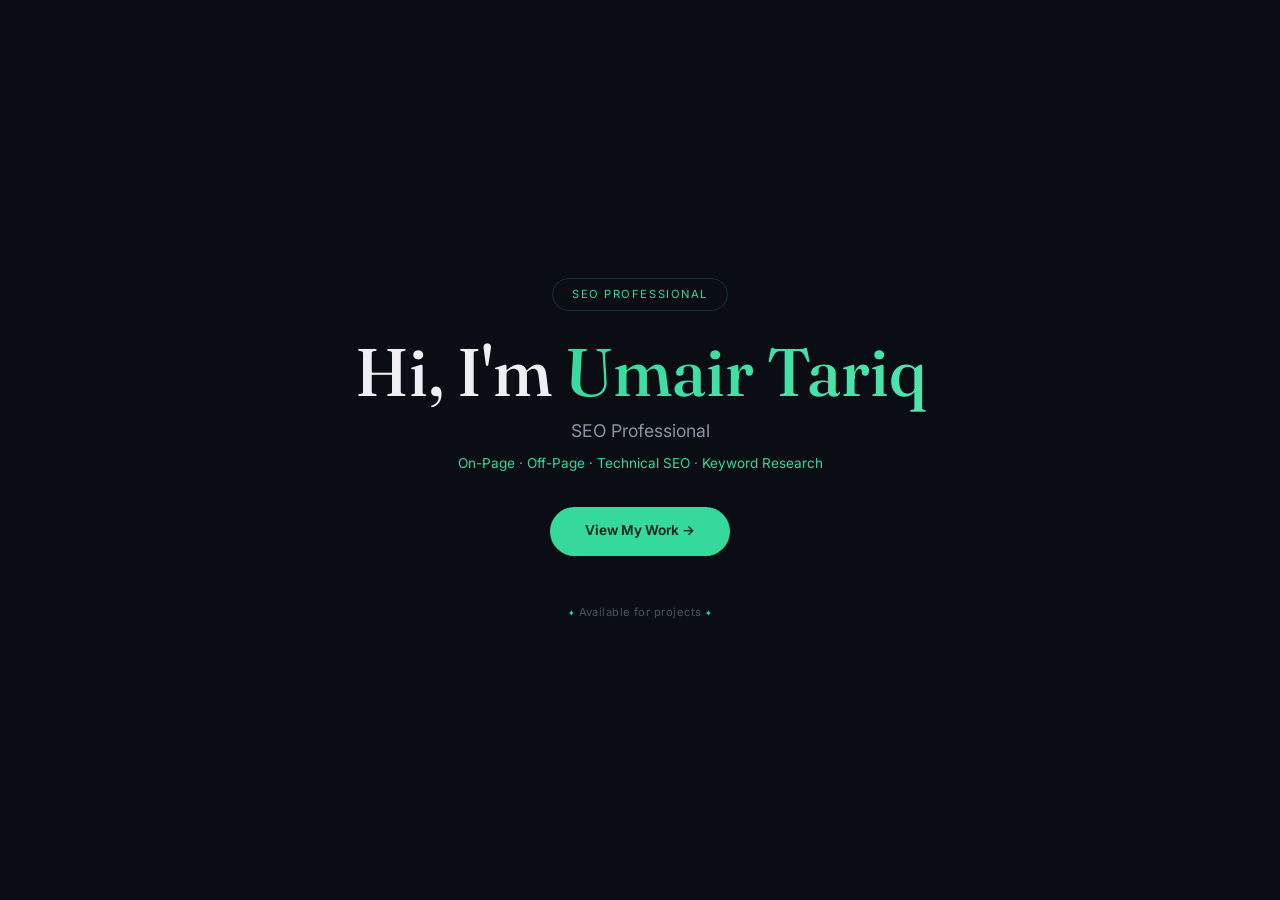
==== index.html @ 67324252 "Refactor HTML structure and styles for clarity" ====
<!DOCTYPE html>
<html lang="en">
<head>
    <meta charset="UTF-8">
    <meta name="viewport" content="width=device-width, initial-scale=1.0">
    <title>Umair Tariq — SEO Professional</title>
    <meta name="description" content="Umair Tariq — SEO professional. On-page, off-page, technical SEO and keyword research.">

    <!-- Google Fonts -->
    <link rel="preconnect" href="https://fonts.googleapis.com">
    <link rel="preconnect" href="https://fonts.gstatic.com" crossorigin>
    <link href="https://fonts.googleapis.com/css2?family=Fraunces:opsz,wght@9..144,500;9..144,600&family=Inter:wght@400;500;600&display=swap" rel="stylesheet">

    <!-- CSS Style -->
    <style>
        * {
            margin: 0;
            padding: 0;
            box-sizing: border-box;
        }

        body {
            background: #0A0E14;
            color: #EDEFF2;
            font-family: 'Inter', sans-serif;
            line-height: 1.6;
            min-height: 100vh;
            display: flex;
            align-items: center;
            justify-content: center;
            text-align: center;
            padding: 1.5rem;
        }

        .container {
            max-width: 800px;
            width: 100%;
        }

        .tag {
            display: inline-block;
            font-family: 'Inter', monospace;
            font-size: 0.7rem;
            text-transform: uppercase;
            letter-spacing: 0.14em;
            color: #35D99B;
            border: 1px solid rgba(53, 217, 155, 0.2);
            padding: 0.4rem 1.2rem;
            border-radius: 100px;
            margin-bottom: 1.5rem;
        }

        h1 {
            font-family: 'Fraunces', serif;
            font-size: clamp(2.5rem, 6vw, 4.2rem);
            font-weight: 500;
            line-height: 1.1;
            margin-bottom: 0.5rem;
        }

        .highlight {
            background: linear-gradient(135deg, #35D99B, #4EE6AE);
            -webkit-background-clip: text;
            -webkit-text-fill-color: transparent;
            background-clip: text;
        }

        .subtitle {
            font-size: 1.1rem;
            color: #8B93A2;
            margin-bottom: 0.5rem;
        }

        .services-tag {
            font-size: 0.85rem;
            color: #8B93A2;
            margin-bottom: 2rem;
        }

        .services-tag span {
            color: #35D99B;
        }

        .btn {
            display: inline-block;
            padding: 0.85rem 2.2rem;
            border-radius: 100px;
            background: #35D99B;
            color: #06231A;
            font-family: 'Inter', monospace;
            font-size: 0.85rem;
            font-weight: 600;
            text-decoration: none;
            transition: all 0.3s ease;
            border: none;
            cursor: pointer;
        }

        .btn:hover {
            background: #4EE6AE;
            transform: translateY(-3px);
            box-shadow: 0 12px 40px rgba(53, 217, 155, 0.25);
        }

        .footer-text {
            margin-top: 3rem;
            font-size: 0.7rem;
            color: #4A525F;
            font-family: 'Inter', monospace;
            letter-spacing: 0.04em;
        }

        .footer-text span {
            color: #35D99B;
        }
    </style>
</head>
<body>

    <div class="container">
        <!-- Tag -->
        <div class="tag">SEO Professional</div>

        <!-- Heading -->
        <h1>Hi, I'm <span class="highlight">Umair Tariq</span></h1>

        <!-- Subtitle -->
        <p class="subtitle">SEO Professional</p>

        <!-- Services -->
        <p class="services-tag">
            <span>On-Page</span> · <span>Off-Page</span> · <span>Technical SEO</span> · <span>Keyword Research</span>
        </p>

        <!-- Button -->
        <a href="#" class="btn">View My Work →</a>

        <!-- Footer -->
        <div class="footer-text">
            <span>✦</span> Available for projects <span>✦</span>
        </div>
    </div>

</body>
</html>
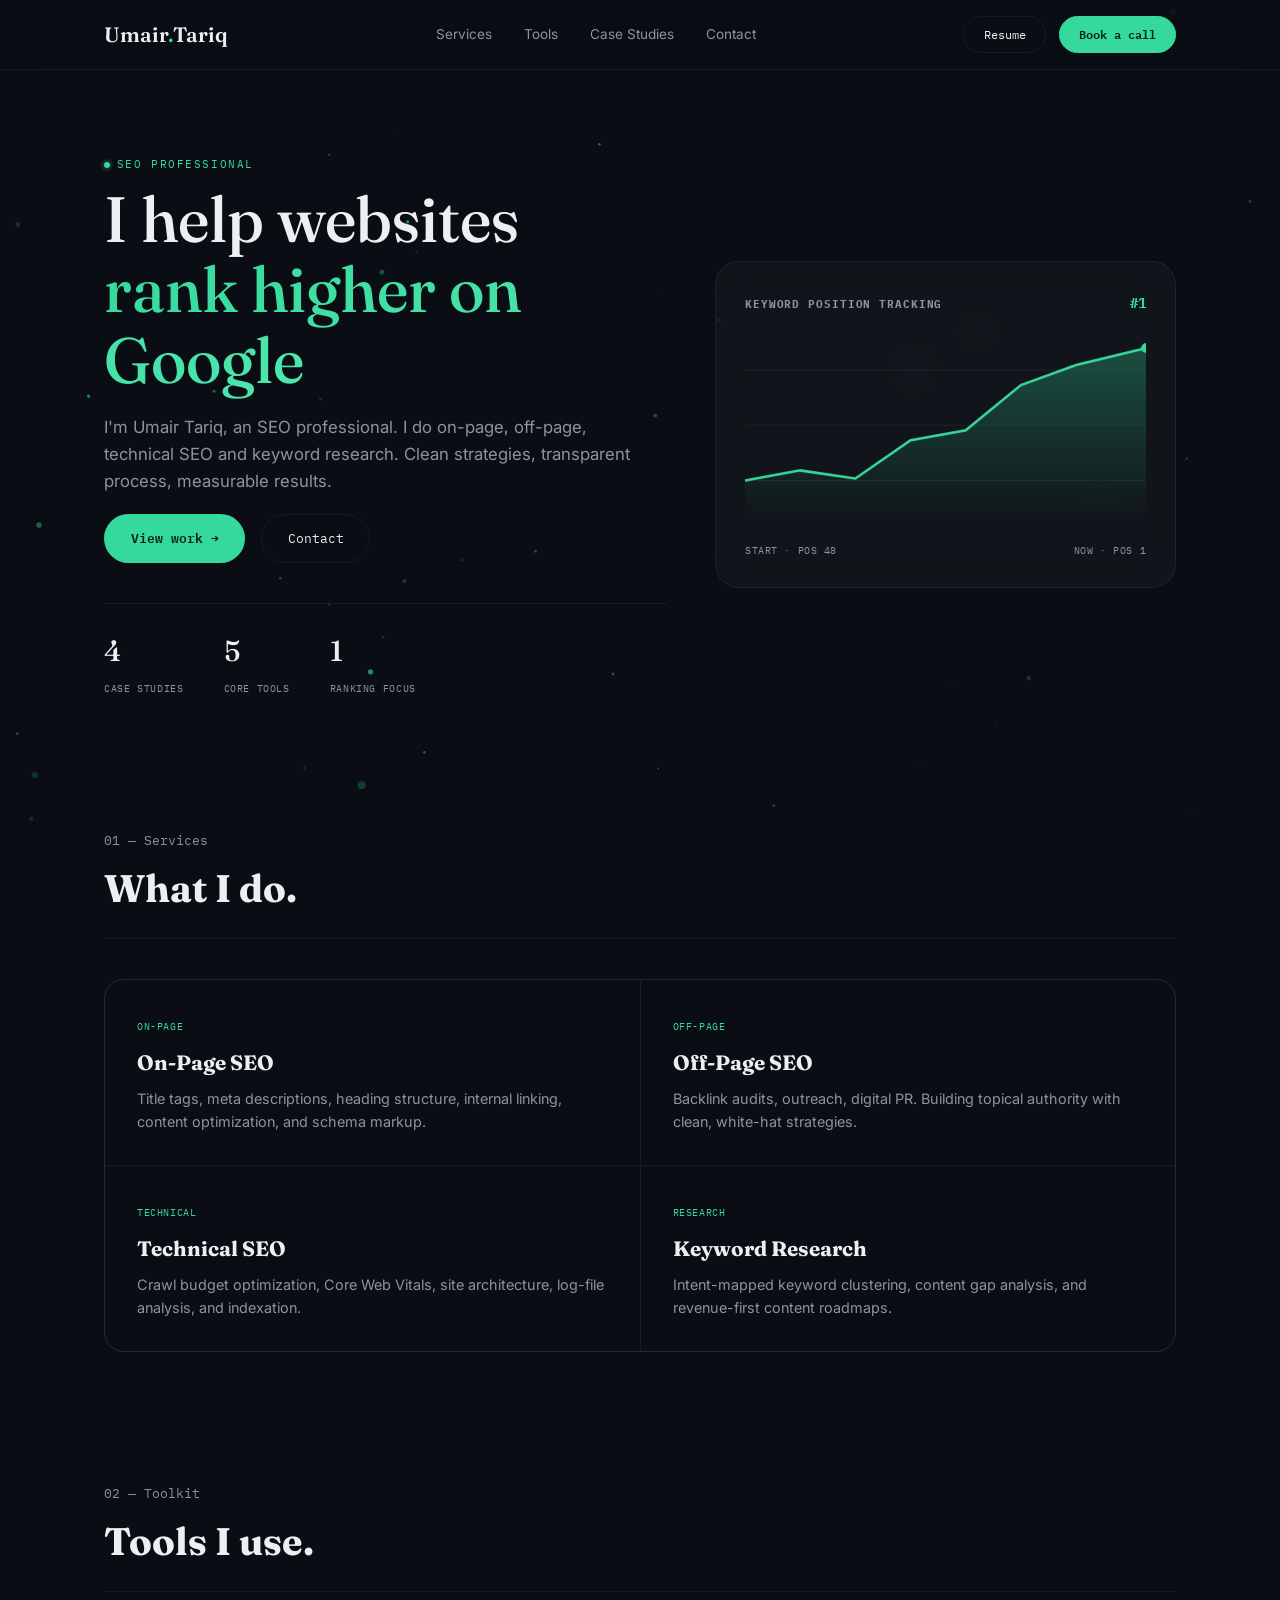
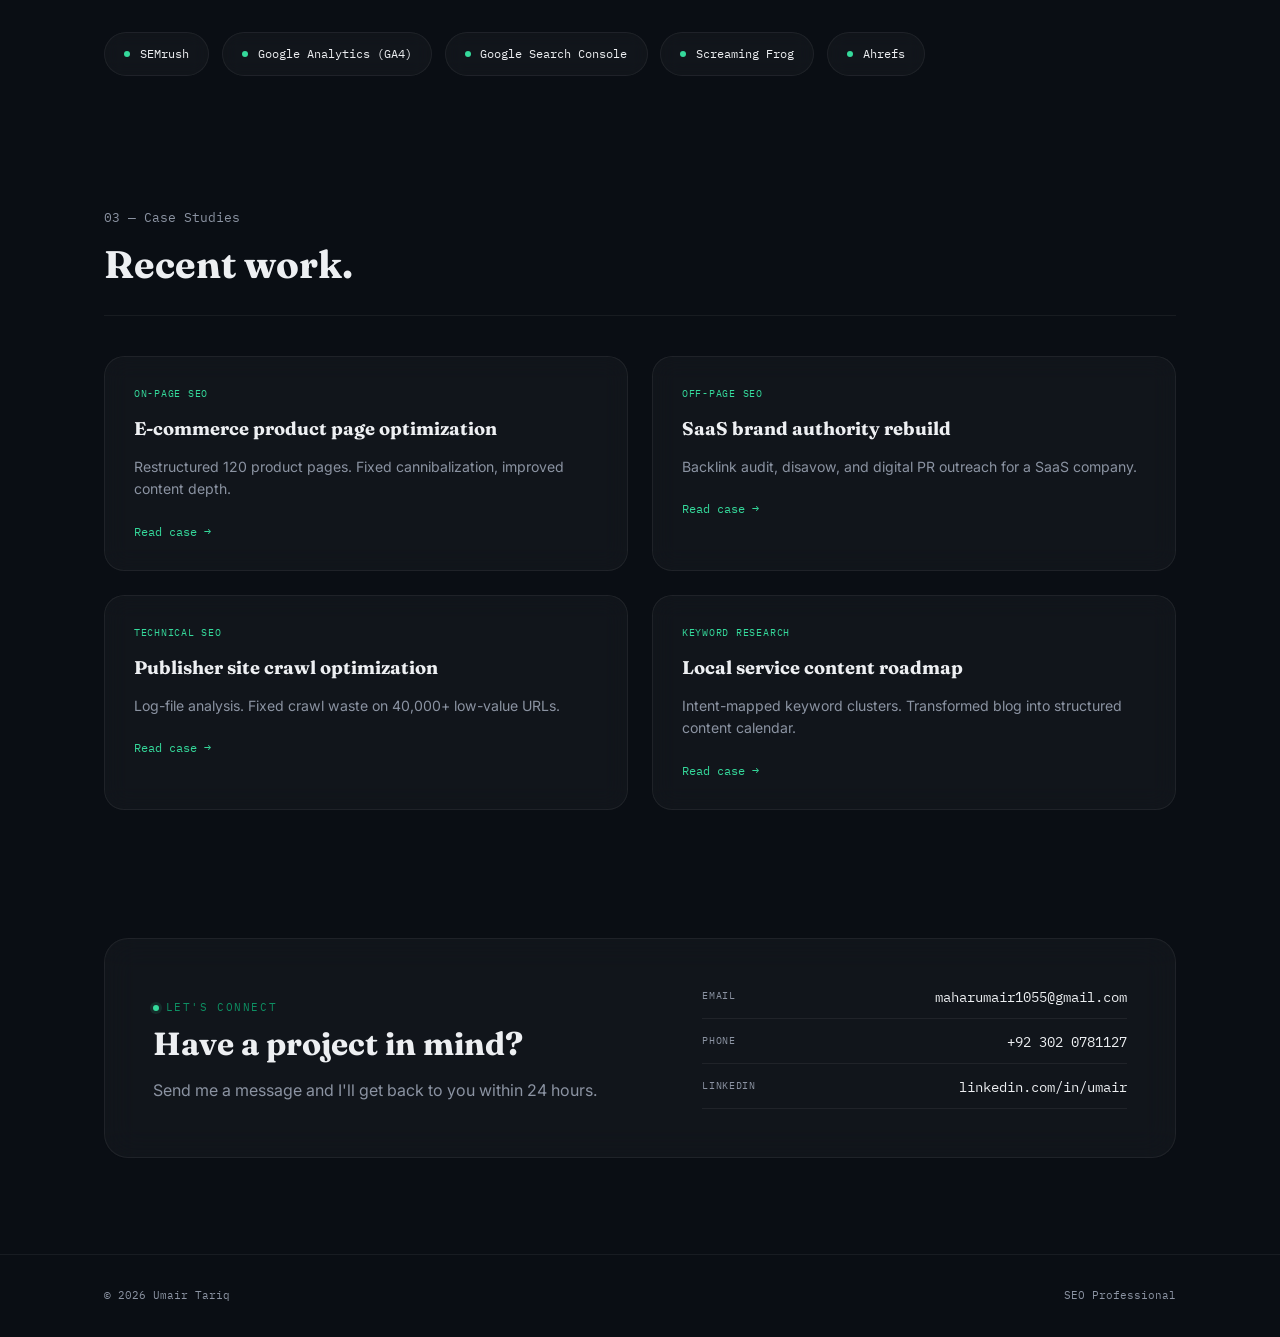
==== commit 7aaa36a2: "Refactor HTML structure and styles for portfolio" ====
--- a/index.html
+++ b/index.html
@@ -1,145 +1,904 @@
 <!DOCTYPE html>
 <html lang="en">
 <head>
-    <meta charset="UTF-8">
-    <meta name="viewport" content="width=device-width, initial-scale=1.0">
-    <title>Umair Tariq — SEO Professional</title>
-    <meta name="description" content="Umair Tariq — SEO professional. On-page, off-page, technical SEO and keyword research.">
-
-    <!-- Google Fonts -->
-    <link rel="preconnect" href="https://fonts.googleapis.com">
-    <link rel="preconnect" href="https://fonts.gstatic.com" crossorigin>
-    <link href="https://fonts.googleapis.com/css2?family=Fraunces:opsz,wght@9..144,500;9..144,600&family=Inter:wght@400;500;600&display=swap" rel="stylesheet">
-
-    <!-- CSS Style -->
-    <style>
-        * {
-            margin: 0;
-            padding: 0;
-            box-sizing: border-box;
-        }
-
-        body {
-            background: #0A0E14;
-            color: #EDEFF2;
-            font-family: 'Inter', sans-serif;
-            line-height: 1.6;
-            min-height: 100vh;
-            display: flex;
-            align-items: center;
-            justify-content: center;
-            text-align: center;
-            padding: 1.5rem;
-        }
-
-        .container {
-            max-width: 800px;
-            width: 100%;
-        }
-
-        .tag {
-            display: inline-block;
-            font-family: 'Inter', monospace;
-            font-size: 0.7rem;
-            text-transform: uppercase;
-            letter-spacing: 0.14em;
-            color: #35D99B;
-            border: 1px solid rgba(53, 217, 155, 0.2);
-            padding: 0.4rem 1.2rem;
-            border-radius: 100px;
-            margin-bottom: 1.5rem;
-        }
-
-        h1 {
-            font-family: 'Fraunces', serif;
-            font-size: clamp(2.5rem, 6vw, 4.2rem);
-            font-weight: 500;
-            line-height: 1.1;
-            margin-bottom: 0.5rem;
-        }
-
-        .highlight {
-            background: linear-gradient(135deg, #35D99B, #4EE6AE);
-            -webkit-background-clip: text;
-            -webkit-text-fill-color: transparent;
-            background-clip: text;
-        }
-
-        .subtitle {
-            font-size: 1.1rem;
-            color: #8B93A2;
-            margin-bottom: 0.5rem;
-        }
-
-        .services-tag {
-            font-size: 0.85rem;
-            color: #8B93A2;
-            margin-bottom: 2rem;
-        }
-
-        .services-tag span {
-            color: #35D99B;
-        }
-
-        .btn {
-            display: inline-block;
-            padding: 0.85rem 2.2rem;
-            border-radius: 100px;
-            background: #35D99B;
-            color: #06231A;
-            font-family: 'Inter', monospace;
-            font-size: 0.85rem;
-            font-weight: 600;
-            text-decoration: none;
-            transition: all 0.3s ease;
-            border: none;
-            cursor: pointer;
-        }
-
-        .btn:hover {
-            background: #4EE6AE;
-            transform: translateY(-3px);
-            box-shadow: 0 12px 40px rgba(53, 217, 155, 0.25);
-        }
-
-        .footer-text {
-            margin-top: 3rem;
-            font-size: 0.7rem;
-            color: #4A525F;
-            font-family: 'Inter', monospace;
-            letter-spacing: 0.04em;
-        }
-
-        .footer-text span {
-            color: #35D99B;
-        }
-    </style>
+<meta charset="UTF-8">
+<meta name="viewport" content="width=device-width, initial-scale=1.0">
+<title>Umair Tariq — SEO Professional</title>
+<meta name="description" content="Umair Tariq — SEO professional. On-page, off-page, technical SEO and keyword research.">
+<link rel="preconnect" href="https://fonts.googleapis.com">
+<link rel="preconnect" href="https://fonts.gstatic.com" crossorigin>
+<link href="https://fonts.googleapis.com/css2?family=Fraunces:opsz,wght@9..144,500;9..144,600&family=Inter:wght@400;500;600&family=IBM+Plex+Mono:wght@400;500;600&display=swap" rel="stylesheet">
+<style>
+/* ============================================================
+   PROFESSIONAL PORTFOLIO — 3D Animations
+   ============================================================ */
+
+* {
+  margin: 0;
+  padding: 0;
+  box-sizing: border-box;
+}
+
+:root {
+  --bg: #0A0E14;
+  --glass: rgba(255, 255, 255, 0.03);
+  --glass-border: rgba(255, 255, 255, 0.06);
+  --signal: #35D99B;
+  --signal-dim: rgba(53, 217, 155, 0.12);
+  --text: #EDEFF2;
+  --text-muted: #8B93A2;
+  --font-display: "Fraunces", serif;
+  --font-body: "Inter", sans-serif;
+  --font-mono: "IBM Plex Mono", monospace;
+}
+
+body {
+  background: var(--bg);
+  color: var(--text);
+  font-family: var(--font-body);
+  line-height: 1.6;
+  overflow-x: hidden;
+  min-height: 100vh;
+}
+
+/* ============================================================
+   PARTICLE BACKGROUND
+   ============================================================ */
+#particles-bg {
+  position: fixed;
+  top: 0;
+  left: 0;
+  width: 100%;
+  height: 100%;
+  z-index: 0;
+  pointer-events: none;
+}
+
+/* ============================================================
+   WRAPPER
+   ============================================================ */
+.wrap {
+  max-width: 1120px;
+  margin: 0 auto;
+  padding: 0 1.5rem;
+  position: relative;
+  z-index: 1;
+}
+
+/* ============================================================
+   NAV
+   ============================================================ */
+.nav {
+  position: sticky;
+  top: 0;
+  z-index: 100;
+  background: rgba(10, 14, 20, 0.8);
+  backdrop-filter: blur(20px);
+  -webkit-backdrop-filter: blur(20px);
+  border-bottom: 1px solid var(--glass-border);
+}
+
+.nav .wrap {
+  display: flex;
+  align-items: center;
+  justify-content: space-between;
+  padding-top: 1rem;
+  padding-bottom: 1rem;
+}
+
+.brand {
+  font-family: var(--font-display);
+  font-size: 1.3rem;
+  font-weight: 600;
+  text-decoration: none;
+  color: var(--text);
+}
+.brand span { color: var(--signal); }
+
+.nav-links {
+  display: flex;
+  gap: 2rem;
+  font-size: 0.85rem;
+}
+.nav-links a {
+  color: var(--text-muted);
+  text-decoration: none;
+  transition: color 0.3s ease;
+}
+.nav-links a:hover { color: var(--text); }
+
+.nav-actions {
+  display: flex;
+  gap: 0.8rem;
+  align-items: center;
+}
+
+.nav-cta {
+  padding: 0.5rem 1.2rem;
+  border-radius: 100px;
+  font-family: var(--font-mono);
+  font-size: 0.75rem;
+  text-decoration: none;
+  border: 1px solid var(--glass-border);
+  color: var(--text);
+  transition: all 0.3s ease;
+}
+.nav-cta:hover {
+  border-color: var(--signal);
+  transform: translateY(-2px);
+}
+.nav-cta-primary {
+  background: var(--signal);
+  color: #06231A !important;
+  border-color: var(--signal);
+  font-weight: 600;
+}
+.nav-cta-primary:hover {
+  background: #4EE6AE;
+  transform: translateY(-2px) scale(1.02);
+}
+
+@media (max-width: 768px) {
+  .nav-links { display: none; }
+}
+
+/* ============================================================
+   HERO
+   ============================================================ */
+.hero {
+  padding: 5rem 0 4rem;
+}
+
+.hero-grid {
+  display: grid;
+  grid-template-columns: 1.1fr 0.9fr;
+  gap: 3rem;
+  align-items: center;
+}
+
+.hero h1 {
+  font-family: var(--font-display);
+  font-size: clamp(2.4rem, 5vw, 4rem);
+  font-weight: 500;
+  line-height: 1.1;
+  margin-top: 0.5rem;
+}
+.hero h1 .highlight {
+  background: linear-gradient(135deg, var(--signal), #4EE6AE);
+  -webkit-background-clip: text;
+  -webkit-text-fill-color: transparent;
+  background-clip: text;
+}
+
+.hero .lede {
+  font-size: 1.05rem;
+  color: var(--text-muted);
+  max-width: 50ch;
+  margin: 1.2rem 0;
+}
+
+.hero-actions {
+  display: flex;
+  gap: 1rem;
+  flex-wrap: wrap;
+}
+
+.btn {
+  display: inline-flex;
+  align-items: center;
+  gap: 0.6rem;
+  padding: 0.8rem 1.6rem;
+  border-radius: 100px;
+  font-family: var(--font-mono);
+  font-size: 0.82rem;
+  border: 1px solid transparent;
+  cursor: pointer;
+  transition: all 0.3s ease;
+  text-decoration: none;
+}
+.btn-primary {
+  background: var(--signal);
+  color: #06231A;
+  font-weight: 600;
+}
+.btn-primary:hover {
+  background: #4EE6AE;
+  transform: translateY(-3px) scale(1.02);
+  box-shadow: 0 12px 40px rgba(53, 217, 155, 0.2);
+}
+.btn-ghost {
+  border-color: var(--glass-border);
+  color: var(--text);
+}
+.btn-ghost:hover {
+  border-color: var(--signal);
+  transform: translateY(-3px);
+}
+
+/* Hero Stats */
+.hero-stats {
+  display: flex;
+  gap: 2.5rem;
+  margin-top: 2.5rem;
+  padding-top: 1.5rem;
+  border-top: 1px solid var(--glass-border);
+}
+.hero-stats div strong {
+  display: block;
+  font-family: var(--font-display);
+  font-size: 1.8rem;
+  color: var(--text);
+  font-weight: 500;
+}
+.hero-stats div span {
+  font-family: var(--font-mono);
+  font-size: 0.65rem;
+  color: var(--text-muted);
+  text-transform: uppercase;
+  letter-spacing: 0.06em;
+}
+
+/* 3D Tracker Card */
+.tracker-card {
+  background: var(--glass);
+  backdrop-filter: blur(16px);
+  -webkit-backdrop-filter: blur(16px);
+  border: 1px solid var(--glass-border);
+  border-radius: 24px;
+  padding: 1.8rem;
+  transform-style: preserve-3d;
+}
+
+.tracker-card .tracker-head {
+  display: flex;
+  justify-content: space-between;
+  align-items: baseline;
+  margin-bottom: 1rem;
+}
+.tracker-card .tracker-head h4 {
+  font-family: var(--font-mono);
+  font-size: 0.7rem;
+  text-transform: uppercase;
+  letter-spacing: 0.08em;
+  color: var(--text-muted);
+}
+.tracker-card .tracker-head strong {
+  font-family: var(--font-mono);
+  color: var(--signal);
+  font-size: 0.9rem;
+}
+
+.tracker-line {
+  stroke: var(--signal);
+  stroke-width: 2.5;
+  fill: none;
+  stroke-dasharray: 500;
+  stroke-dashoffset: 500;
+  animation: drawLine 2.2s ease forwards 0.4s;
+}
+.tracker-area {
+  fill: url(#trackerFade);
+  opacity: 0;
+  animation: fadeIn 1.4s ease forwards 1.6s;
+}
+.tracker-dot {
+  animation: fadeIn 0.6s ease forwards 2.4s;
+  opacity: 0;
+}
+@keyframes drawLine {
+  to { stroke-dashoffset: 0; }
+}
+@keyframes fadeIn {
+  to { opacity: 1; }
+}
+
+.tracker-foot {
+  display: flex;
+  justify-content: space-between;
+  margin-top: 0.9rem;
+  font-family: var(--font-mono);
+  font-size: 0.6rem;
+  color: var(--text-muted);
+  text-transform: uppercase;
+  letter-spacing: 0.06em;
+}
+
+/* ============================================================
+   SECTION HEAD
+   ============================================================ */
+.section-head {
+  display: flex;
+  justify-content: space-between;
+  align-items: flex-end;
+  gap: 2rem;
+  margin-bottom: 2.5rem;
+  flex-wrap: wrap;
+  border-bottom: 1px solid var(--glass-border);
+  padding-bottom: 1.2rem;
+}
+.section-head h2 {
+  font-family: var(--font-display);
+  font-size: clamp(1.6rem, 3vw, 2.4rem);
+  margin: 0.3rem 0 0;
+}
+.section-num {
+  font-family: var(--font-mono);
+  font-size: 0.8rem;
+  color: var(--text-muted);
+}
+
+section {
+  padding: 4rem 0;
+}
+
+/* ============================================================
+   SERVICES
+   ============================================================ */
+.services-grid {
+  display: grid;
+  grid-template-columns: repeat(2, 1fr);
+  gap: 1px;
+  background: var(--glass-border);
+  border: 1px solid var(--glass-border);
+  border-radius: 20px;
+  overflow: hidden;
+}
+
+.service-card {
+  background: var(--bg);
+  padding: 2rem;
+  transform-style: preserve-3d;
+  transition: background 0.3s ease, transform 0.3s ease;
+}
+.service-card:hover {
+  background: var(--glass);
+  transform: translateZ(10px);
+}
+.service-card .service-num {
+  font-family: var(--font-mono);
+  font-size: 0.65rem;
+  color: var(--signal);
+  text-transform: uppercase;
+  letter-spacing: 0.06em;
+}
+.service-card h3 {
+  font-family: var(--font-display);
+  font-size: 1.3rem;
+  margin-top: 0.5rem;
+}
+.service-card p {
+  font-size: 0.9rem;
+  color: var(--text-muted);
+  margin: 0.5rem 0 0;
+}
+
+/* ============================================================
+   TOOLS
+   ============================================================ */
+.tools-row {
+  display: flex;
+  flex-wrap: wrap;
+  gap: 0.8rem;
+}
+
+.tool-chip {
+  display: inline-flex;
+  align-items: center;
+  gap: 0.6rem;
+  padding: 0.7rem 1.2rem;
+  border: 1px solid var(--glass-border);
+  border-radius: 100px;
+  font-family: var(--font-mono);
+  font-size: 0.75rem;
+  color: var(--text);
+  background: var(--glass);
+  backdrop-filter: blur(8px);
+  transition: all 0.3s ease;
+}
+.tool-chip:hover {
+  border-color: var(--signal);
+  transform: translateY(-4px) translateZ(12px);
+  box-shadow: 0 12px 40px rgba(53, 217, 155, 0.06);
+}
+.tool-chip .dot {
+  width: 6px;
+  height: 6px;
+  border-radius: 50%;
+  background: var(--signal);
+}
+
+/* ============================================================
+   CASE STUDIES
+   ============================================================ */
+.case-grid {
+  display: grid;
+  grid-template-columns: repeat(2, 1fr);
+  gap: 1.5rem;
+}
+
+.case-card {
+  background: var(--glass);
+  backdrop-filter: blur(12px);
+  -webkit-backdrop-filter: blur(12px);
+  border: 1px solid var(--glass-border);
+  border-radius: 20px;
+  padding: 1.8rem;
+  transform-style: preserve-3d;
+  transition: all 0.4s cubic-bezier(0.2, 0.8, 0.3, 1);
+  text-decoration: none;
+  color: inherit;
+  display: flex;
+  flex-direction: column;
+  gap: 0.8rem;
+}
+.case-card:hover {
+  transform: translateY(-6px) rotateX(2deg) rotateY(2deg) translateZ(16px);
+  border-color: var(--signal);
+  box-shadow: 0 24px 60px rgba(53, 217, 155, 0.05);
+}
+
+.case-card .case-tag {
+  font-family: var(--font-mono);
+  font-size: 0.6rem;
+  text-transform: uppercase;
+  letter-spacing: 0.08em;
+  color: var(--signal);
+}
+.case-card h3 {
+  font-family: var(--font-display);
+  font-size: 1.15rem;
+}
+.case-card p {
+  font-size: 0.88rem;
+  color: var(--text-muted);
+  margin: 0;
+}
+
+.case-arrow {
+  font-family: var(--font-mono);
+  font-size: 0.75rem;
+  color: var(--signal);
+  display: inline-flex;
+  align-items: center;
+  gap: 0.5rem;
+  transition: gap 0.3s ease;
+  margin-top: 0.5rem;
+}
+.case-card:hover .case-arrow {
+  gap: 1rem;
+}
+
+/* ============================================================
+   CONTACT
+   ============================================================ */
+.contact-band {
+  background: var(--glass);
+  backdrop-filter: blur(16px);
+  -webkit-backdrop-filter: blur(16px);
+  border: 1px solid var(--glass-border);
+  border-radius: 24px;
+  padding: 3rem;
+  display: grid;
+  grid-template-columns: 1.2fr 1fr;
+  gap: 2.5rem;
+  align-items: center;
+  transform-style: preserve-3d;
+  transition: transform 0.3s ease;
+}
+.contact-band:hover {
+  transform: translateZ(8px);
+}
+
+.contact-band h2 {
+  font-family: var(--font-display);
+  font-size: clamp(1.5rem, 2.5vw, 2.2rem);
+}
+.contact-band p {
+  color: var(--text-muted);
+  margin: 0.5rem 0 0;
+}
+
+.contact-list {
+  display: flex;
+  flex-direction: column;
+  gap: 0.8rem;
+}
+.contact-list a {
+  font-family: var(--font-mono);
+  font-size: 0.85rem;
+  color: var(--text);
+  border-bottom: 1px solid var(--glass-border);
+  padding-bottom: 0.6rem;
+  display: flex;
+  justify-content: space-between;
+  text-decoration: none;
+  transition: color 0.3s ease;
+}
+.contact-list a:hover {
+  color: var(--signal);
+}
+.contact-list a span:first-child {
+  color: var(--text-muted);
+  font-size: 0.65rem;
+  text-transform: uppercase;
+  letter-spacing: 0.06em;
+}
+
+/* ============================================================
+   FOOTER
+   ============================================================ */
+.footer {
+  border-top: 1px solid var(--glass-border);
+  padding: 2rem 0;
+  margin-top: 2rem;
+  display: flex;
+  justify-content: space-between;
+  flex-wrap: wrap;
+  gap: 1rem;
+  font-family: var(--font-mono);
+  font-size: 0.7rem;
+  color: var(--text-muted);
+}
+
+/* ============================================================
+   EYEBROW
+   ============================================================ */
+.eyebrow {
+  font-family: var(--font-mono);
+  font-size: 0.7rem;
+  letter-spacing: 0.14em;
+  text-transform: uppercase;
+  color: var(--signal);
+  display: inline-flex;
+  align-items: center;
+  gap: 0.6em;
+}
+.eyebrow::before {
+  content: "";
+  width: 6px;
+  height: 6px;
+  border-radius: 50%;
+  background: var(--signal);
+  box-shadow: 0 0 0 3px var(--signal-dim);
+  animation: pulseDot 2.2s ease-in-out infinite;
+}
+@keyframes pulseDot {
+  0%, 100% { box-shadow: 0 0 0 3px var(--signal-dim); }
+  50% { box-shadow: 0 0 0 8px var(--signal-dim); }
+}
+
+/* ============================================================
+   RESPONSIVE
+   ============================================================ */
+@media (max-width: 860px) {
+  .hero-grid {
+    grid-template-columns: 1fr;
+  }
+  .services-grid {
+    grid-template-columns: 1fr;
+  }
+  .case-grid {
+    grid-template-columns: 1fr;
+  }
+  .contact-band {
+    grid-template-columns: 1fr;
+    padding: 2rem;
+  }
+}
+
+@media (max-width: 480px) {
+  .hero h1 {
+    font-size: 2rem;
+  }
+  .service-card {
+    padding: 1.2rem;
+  }
+  .case-card {
+    padding: 1.2rem;
+  }
+  .contact-band {
+    padding: 1.5rem;
+  }
+}
+</style>
 </head>
 <body>
 
-    <div class="container">
-        <!-- Tag -->
-        <div class="tag">SEO Professional</div>
-
-        <!-- Heading -->
-        <h1>Hi, I'm <span class="highlight">Umair Tariq</span></h1>
-
-        <!-- Subtitle -->
-        <p class="subtitle">SEO Professional</p>
-
-        <!-- Services -->
-        <p class="services-tag">
-            <span>On-Page</span> · <span>Off-Page</span> · <span>Technical SEO</span> · <span>Keyword Research</span>
-        </p>
-
-        <!-- Button -->
-        <a href="#" class="btn">View My Work →</a>
-
-        <!-- Footer -->
-        <div class="footer-text">
-            <span>✦</span> Available for projects <span>✦</span>
-        </div>
-    </div>
+<!-- PARTICLE BACKGROUND -->
+<canvas id="particles-bg"></canvas>
+
+<!-- ============================================================
+     NAV
+     ============================================================ -->
+<header class="nav">
+  <div class="wrap">
+    <a href="#" class="brand">Umair<span>.</span>Tariq</a>
+    <div class="nav-links">
+      <a href="#services">Services</a>
+      <a href="#tools">Tools</a>
+      <a href="#case-studies">Case Studies</a>
+      <a href="#contact">Contact</a>
+    </div>
+    <div class="nav-actions">
+      <a href="mailto:maharumair1055@gmail.com" class="nav-cta">Resume</a>
+      <a href="#contact" class="nav-cta nav-cta-primary">Book a call</a>
+    </div>
+  </div>
+</header>
+
+<!-- ============================================================
+     HERO
+     ============================================================ -->
+<section class="hero">
+  <div class="wrap hero-grid">
+
+    <div>
+      <span class="eyebrow">SEO Professional</span>
+      <h1>
+        I help websites <br>
+        <span class="highlight">rank higher on Google</span>
+      </h1>
+      <p class="lede">I'm Umair Tariq, an SEO professional. I do on-page, off-page, technical SEO and keyword research. Clean strategies, transparent process, measurable results.</p>
+      <div class="hero-actions">
+        <a href="#case-studies" class="btn btn-primary">View work →</a>
+        <a href="#contact" class="btn btn-ghost">Contact</a>
+      </div>
+      <div class="hero-stats">
+        <div><strong>4</strong><span>Case studies</span></div>
+        <div><strong>5</strong><span>Core tools</span></div>
+        <div><strong>1</strong><span>Ranking focus</span></div>
+      </div>
+    </div>
+
+    <!-- TRACKER CARD -->
+    <div class="tracker-card" data-tilt>
+      <div class="tracker-head">
+        <h4>Keyword position tracking</h4>
+        <strong>#1</strong>
+      </div>
+      <svg viewBox="0 0 400 190" width="100%">
+        <defs>
+          <linearGradient id="trackerFade" x1="0" y1="0" x2="0" y2="1">
+            <stop offset="0%" stop-color="#35D99B" stop-opacity="0.3"/>
+            <stop offset="100%" stop-color="#35D99B" stop-opacity="0"/>
+          </linearGradient>
+        </defs>
+        <line x1="0" y1="150" x2="400" y2="150" stroke="#FFFFFF" stroke-opacity="0.05"/>
+        <line x1="0" y1="95" x2="400" y2="95" stroke="#FFFFFF" stroke-opacity="0.05"/>
+        <line x1="0" y1="40" x2="400" y2="40" stroke="#FFFFFF" stroke-opacity="0.05"/>
+        <path class="tracker-area" d="M0,150 L55,140 L110,148 L165,110 L220,100 L275,55 L330,35 L400,18 L400,190 L0,190 Z"/>
+        <path class="tracker-line" d="M0,150 L55,140 L110,148 L165,110 L220,100 L275,55 L330,35 L400,18"/>
+        <circle class="tracker-dot" cx="400" cy="18" r="5" fill="#35D99B"/>
+      </svg>
+      <div class="tracker-foot">
+        <span>Start · Pos 48</span>
+        <span>Now · Pos 1</span>
+      </div>
+    </div>
+
+  </div>
+</section>
+
+<!-- ============================================================
+     SERVICES
+     ============================================================ -->
+<section id="services">
+  <div class="wrap">
+    <div class="section-head">
+      <div>
+        <span class="section-num">01 — Services</span>
+        <h2>What I do.</h2>
+      </div>
+    </div>
+    <div class="services-grid">
+      <div class="service-card" data-tilt>
+        <span class="service-num">On-page</span>
+        <h3>On-Page SEO</h3>
+        <p>Title tags, meta descriptions, heading structure, internal linking, content optimization, and schema markup.</p>
+      </div>
+      <div class="service-card" data-tilt>
+        <span class="service-num">Off-page</span>
+        <h3>Off-Page SEO</h3>
+        <p>Backlink audits, outreach, digital PR. Building topical authority with clean, white-hat strategies.</p>
+      </div>
+      <div class="service-card" data-tilt>
+        <span class="service-num">Technical</span>
+        <h3>Technical SEO</h3>
+        <p>Crawl budget optimization, Core Web Vitals, site architecture, log-file analysis, and indexation.</p>
+      </div>
+      <div class="service-card" data-tilt>
+        <span class="service-num">Research</span>
+        <h3>Keyword Research</h3>
+        <p>Intent-mapped keyword clustering, content gap analysis, and revenue-first content roadmaps.</p>
+      </div>
+    </div>
+  </div>
+</section>
+
+<!-- ============================================================
+     TOOLS
+     ============================================================ -->
+<section id="tools">
+  <div class="wrap">
+    <div class="section-head">
+      <div>
+        <span class="section-num">02 — Toolkit</span>
+        <h2>Tools I use.</h2>
+      </div>
+    </div>
+    <div class="tools-row">
+      <span class="tool-chip" data-tilt><span class="dot"></span>SEMrush</span>
+      <span class="tool-chip" data-tilt><span class="dot"></span>Google Analytics (GA4)</span>
+      <span class="tool-chip" data-tilt><span class="dot"></span>Google Search Console</span>
+      <span class="tool-chip" data-tilt><span class="dot"></span>Screaming Frog</span>
+      <span class="tool-chip" data-tilt><span class="dot"></span>Ahrefs</span>
+    </div>
+  </div>
+</section>
+
+<!-- ============================================================
+     CASE STUDIES
+     ============================================================ -->
+<section id="case-studies">
+  <div class="wrap">
+    <div class="section-head">
+      <div>
+        <span class="section-num">03 — Case Studies</span>
+        <h2>Recent work.</h2>
+      </div>
+    </div>
+    <div class="case-grid">
+
+      <a class="case-card" href="#" data-tilt>
+        <span class="case-tag">On-Page SEO</span>
+        <h3>E-commerce product page optimization</h3>
+        <p>Restructured 120 product pages. Fixed cannibalization, improved content depth.</p>
+        <span class="case-arrow">Read case →</span>
+      </a>
+
+      <a class="case-card" href="#" data-tilt>
+        <span class="case-tag">Off-Page SEO</span>
+        <h3>SaaS brand authority rebuild</h3>
+        <p>Backlink audit, disavow, and digital PR outreach for a SaaS company.</p>
+        <span class="case-arrow">Read case →</span>
+      </a>
+
+      <a class="case-card" href="#" data-tilt>
+        <span class="case-tag">Technical SEO</span>
+        <h3>Publisher site crawl optimization</h3>
+        <p>Log-file analysis. Fixed crawl waste on 40,000+ low-value URLs.</p>
+        <span class="case-arrow">Read case →</span>
+      </a>
+
+      <a class="case-card" href="#" data-tilt>
+        <span class="case-tag">Keyword Research</span>
+        <h3>Local service content roadmap</h3>
+        <p>Intent-mapped keyword clusters. Transformed blog into structured content calendar.</p>
+        <span class="case-arrow">Read case →</span>
+      </a>
+
+    </div>
+  </div>
+</section>
+
+<!-- ============================================================
+     CONTACT
+     ============================================================ -->
+<section id="contact">
+  <div class="wrap">
+    <div class="contact-band" data-tilt>
+      <div>
+        <span class="eyebrow" style="color:#0E8F63;">Let's connect</span>
+        <h2>Have a project in mind?</h2>
+        <p>Send me a message and I'll get back to you within 24 hours.</p>
+      </div>
+      <div class="contact-list">
+        <a href="mailto:maharumair1055@gmail.com"><span>Email</span> maharumair1055@gmail.com</a>
+        <a href="tel:+923020781127"><span>Phone</span> +92 302 0781127</a>
+        <a href="#" target="_blank"><span>LinkedIn</span> linkedin.com/in/umair</a>
+      </div>
+    </div>
+  </div>
+</section>
+
+<!-- ============================================================
+     FOOTER
+     ============================================================ -->
+<footer class="footer">
+  <div class="wrap" style="display:flex; justify-content:space-between; width:100%; flex-wrap:wrap; gap:1rem;">
+    <span>© 2026 Umair Tariq</span>
+    <span>SEO Professional</span>
+  </div>
+</footer>
+
+<!-- ============================================================
+     SCRIPTS
+     ============================================================ -->
+
+<!-- 1. PARTICLES -->
+<script>
+document.addEventListener('DOMContentLoaded', function() {
+  const canvas = document.getElementById('particles-bg');
+  const ctx = canvas.getContext('2d');
+  let w, h;
+  const particles = [];
+  const count = 60;
+
+  function resize() {
+    w = canvas.width = window.innerWidth;
+    h = canvas.height = window.innerHeight;
+  }
+  resize();
+  window.addEventListener('resize', resize);
+
+  class Particle {
+    constructor() {
+      this.x = Math.random() * w;
+      this.y = Math.random() * h;
+      this.z = Math.random() * 150 - 75;
+      this.size = Math.random() * 1.8 + 0.5;
+      this.speedX = (Math.random() - 0.5) * 0.25;
+      this.speedY = (Math.random() - 0.5) * 0.25;
+      this.speedZ = (Math.random() - 0.5) * 0.15;
+      this.opacity = Math.random() * 0.4 + 0.1;
+    }
+    update() {
+      this.x += this.speedX;
+      this.y += this.speedY;
+      this.z += this.speedZ;
+      if (this.x < 0 || this.x > w) this.speedX *= -1;
+      if (this.y < 0 || this.y > h) this.speedY *= -1;
+      if (this.z < -75 || this.z > 75) this.speedZ *= -1;
+    }
+    draw() {
+      const p = 150 / (150 + this.z);
+      const px = this.x * p + (w / 2) * (1 - p);
+      const py = this.y * p + (h / 2) * (1 - p);
+      const s = this.size * p;
+      ctx.beginPath();
+      ctx.arc(px, py, s, 0, Math.PI * 2);
+      ctx.fillStyle = `rgba(53, 217, 155, ${this.opacity * p})`;
+      ctx.fill();
+    }
+  }
+
+  for (let i = 0; i < count; i++) {
+    particles.push(new Particle());
+  }
+
+  function animate() {
+    ctx.clearRect(0, 0, w, h);
+    particles.forEach(p => { p.update(); p.draw(); });
+    requestAnimationFrame(animate);
+  }
+  animate();
+});
+</script>
+
+<!-- 2. 3D TILT -->
+<script>
+document.addEventListener('DOMContentLoaded', function() {
+  const tiltEls = document.querySelectorAll('[data-tilt]');
+
+  tiltEls.forEach(el => {
+    el.addEventListener('mousemove', function(e) {
+      const rect = this.getBoundingClientRect();
+      const x = e.clientX - rect.left;
+      const y = e.clientY - rect.top;
+      const cx = rect.width / 2;
+      const cy = rect.height / 2;
+      const rx = ((y - cy) / cy) * -5;
+      const ry = ((x - cx) / cx) * 5;
+      this.style.transform =
+        `perspective(800px) rotateX(${rx}deg) rotateY(${ry}deg) translateZ(10px)`;
+    });
+
+    el.addEventListener('mouseleave', function() {
+      this.style.transform = 'perspective(800px) rotateX(0deg) rotateY(0deg) translateZ(0px)';
+    });
+  });
+});
+</script>
 
 </body>
 </html>
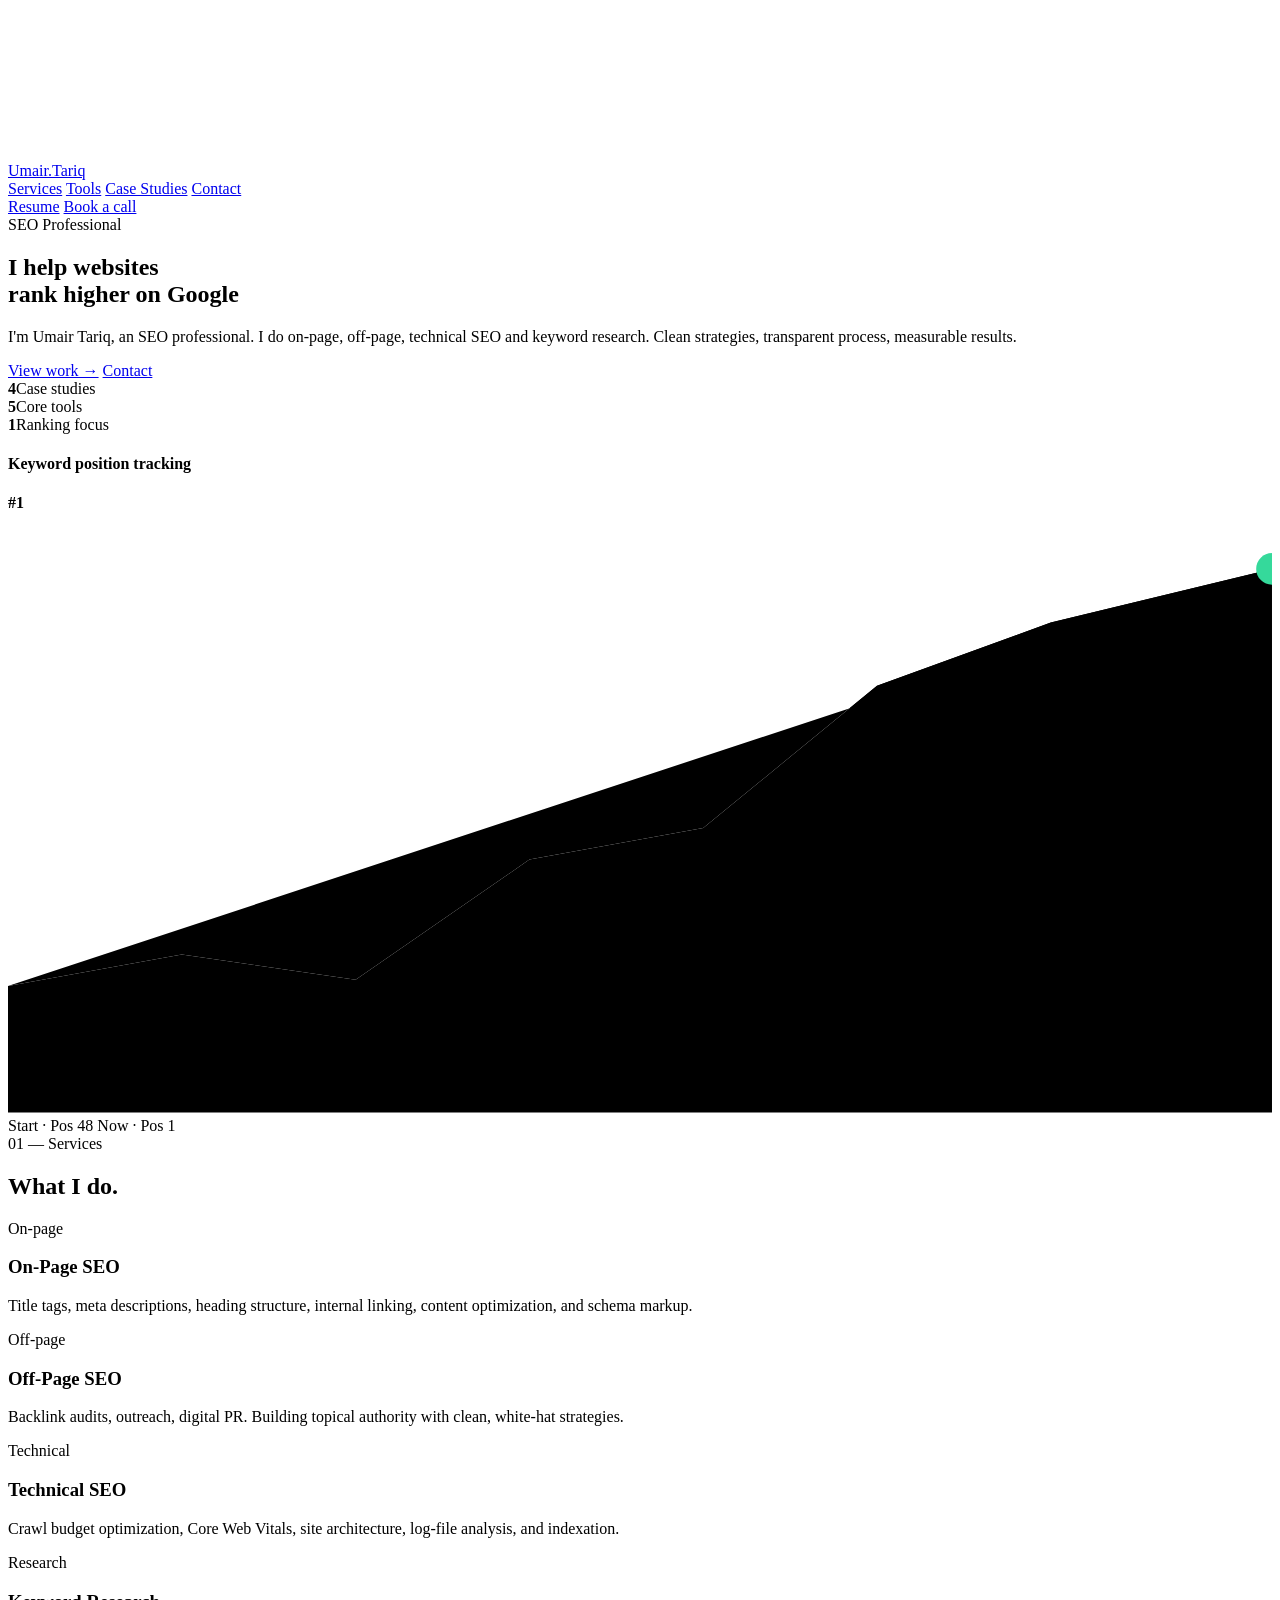
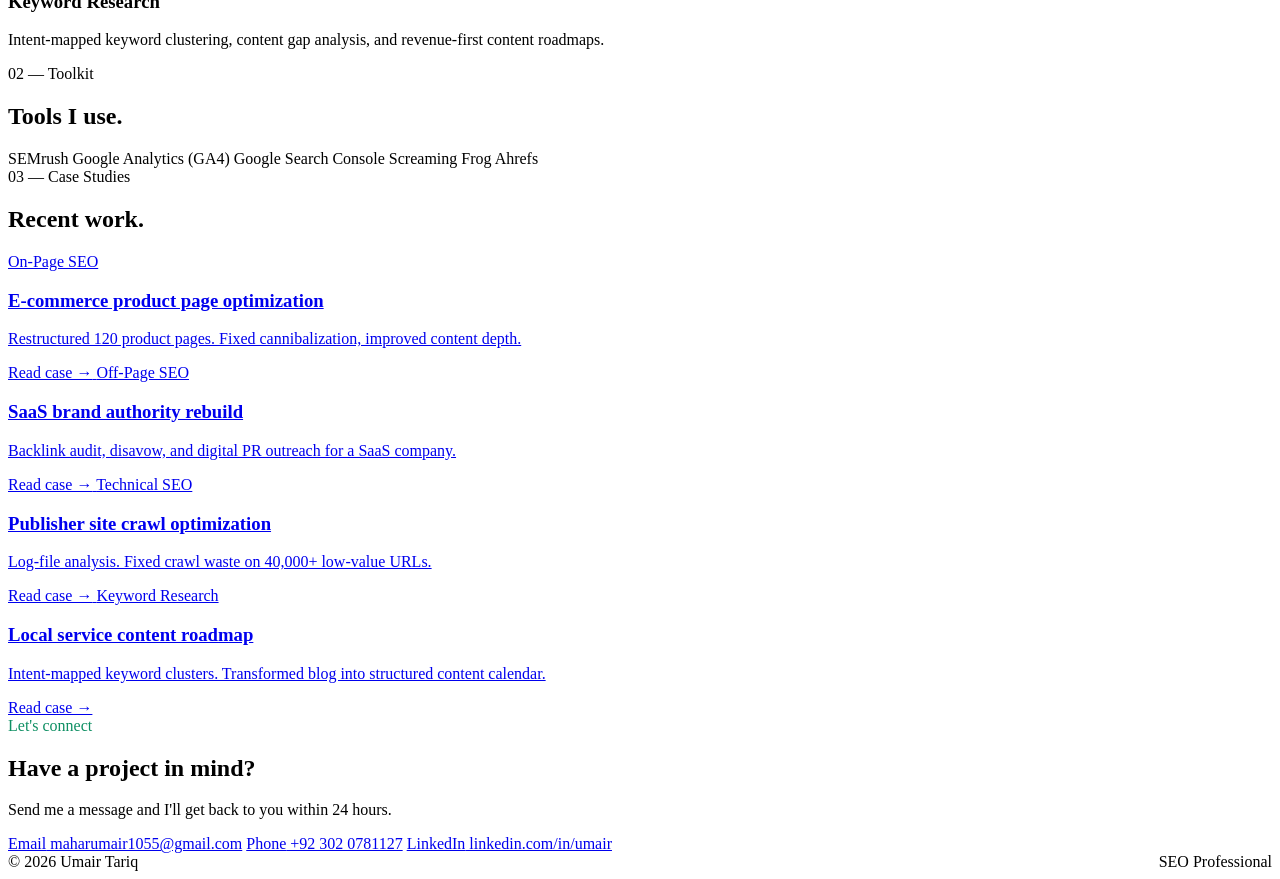
==== commit 480fb771: "Refactor index.html structure and styles" ====
--- a/index.html
+++ b/index.html
@@ -1,904 +1,205 @@
 <!DOCTYPE html>
 <html lang="en">
 <head>
-<meta charset="UTF-8">
-<meta name="viewport" content="width=device-width, initial-scale=1.0">
-<title>Umair Tariq — SEO Professional</title>
-<meta name="description" content="Umair Tariq — SEO professional. On-page, off-page, technical SEO and keyword research.">
-<link rel="preconnect" href="https://fonts.googleapis.com">
-<link rel="preconnect" href="https://fonts.gstatic.com" crossorigin>
-<link href="https://fonts.googleapis.com/css2?family=Fraunces:opsz,wght@9..144,500;9..144,600&family=Inter:wght@400;500;600&family=IBM+Plex+Mono:wght@400;500;600&display=swap" rel="stylesheet">
-<style>
-/* ============================================================
-   PROFESSIONAL PORTFOLIO — 3D Animations
-   ============================================================ */
-
-* {
-  margin: 0;
-  padding: 0;
-  box-sizing: border-box;
-}
-
-:root {
-  --bg: #0A0E14;
-  --glass: rgba(255, 255, 255, 0.03);
-  --glass-border: rgba(255, 255, 255, 0.06);
-  --signal: #35D99B;
-  --signal-dim: rgba(53, 217, 155, 0.12);
-  --text: #EDEFF2;
-  --text-muted: #8B93A2;
-  --font-display: "Fraunces", serif;
-  --font-body: "Inter", sans-serif;
-  --font-mono: "IBM Plex Mono", monospace;
-}
-
-body {
-  background: var(--bg);
-  color: var(--text);
-  font-family: var(--font-body);
-  line-height: 1.6;
-  overflow-x: hidden;
-  min-height: 100vh;
-}
-
-/* ============================================================
-   PARTICLE BACKGROUND
-   ============================================================ */
-#particles-bg {
-  position: fixed;
-  top: 0;
-  left: 0;
-  width: 100%;
-  height: 100%;
-  z-index: 0;
-  pointer-events: none;
-}
-
-/* ============================================================
-   WRAPPER
-   ============================================================ */
-.wrap {
-  max-width: 1120px;
-  margin: 0 auto;
-  padding: 0 1.5rem;
-  position: relative;
-  z-index: 1;
-}
-
-/* ============================================================
-   NAV
-   ============================================================ */
-.nav {
-  position: sticky;
-  top: 0;
-  z-index: 100;
-  background: rgba(10, 14, 20, 0.8);
-  backdrop-filter: blur(20px);
-  -webkit-backdrop-filter: blur(20px);
-  border-bottom: 1px solid var(--glass-border);
-}
-
-.nav .wrap {
-  display: flex;
-  align-items: center;
-  justify-content: space-between;
-  padding-top: 1rem;
-  padding-bottom: 1rem;
-}
-
-.brand {
-  font-family: var(--font-display);
-  font-size: 1.3rem;
-  font-weight: 600;
-  text-decoration: none;
-  color: var(--text);
-}
-.brand span { color: var(--signal); }
-
-.nav-links {
-  display: flex;
-  gap: 2rem;
-  font-size: 0.85rem;
-}
-.nav-links a {
-  color: var(--text-muted);
-  text-decoration: none;
-  transition: color 0.3s ease;
-}
-.nav-links a:hover { color: var(--text); }
-
-.nav-actions {
-  display: flex;
-  gap: 0.8rem;
-  align-items: center;
-}
-
-.nav-cta {
-  padding: 0.5rem 1.2rem;
-  border-radius: 100px;
-  font-family: var(--font-mono);
-  font-size: 0.75rem;
-  text-decoration: none;
-  border: 1px solid var(--glass-border);
-  color: var(--text);
-  transition: all 0.3s ease;
-}
-.nav-cta:hover {
-  border-color: var(--signal);
-  transform: translateY(-2px);
-}
-.nav-cta-primary {
-  background: var(--signal);
-  color: #06231A !important;
-  border-color: var(--signal);
-  font-weight: 600;
-}
-.nav-cta-primary:hover {
-  background: #4EE6AE;
-  transform: translateY(-2px) scale(1.02);
-}
-
-@media (max-width: 768px) {
-  .nav-links { display: none; }
-}
-
-/* ============================================================
-   HERO
-   ============================================================ */
-.hero {
-  padding: 5rem 0 4rem;
-}
-
-.hero-grid {
-  display: grid;
-  grid-template-columns: 1.1fr 0.9fr;
-  gap: 3rem;
-  align-items: center;
-}
-
-.hero h1 {
-  font-family: var(--font-display);
-  font-size: clamp(2.4rem, 5vw, 4rem);
-  font-weight: 500;
-  line-height: 1.1;
-  margin-top: 0.5rem;
-}
-.hero h1 .highlight {
-  background: linear-gradient(135deg, var(--signal), #4EE6AE);
-  -webkit-background-clip: text;
-  -webkit-text-fill-color: transparent;
-  background-clip: text;
-}
-
-.hero .lede {
-  font-size: 1.05rem;
-  color: var(--text-muted);
-  max-width: 50ch;
-  margin: 1.2rem 0;
-}
-
-.hero-actions {
-  display: flex;
-  gap: 1rem;
-  flex-wrap: wrap;
-}
-
-.btn {
-  display: inline-flex;
-  align-items: center;
-  gap: 0.6rem;
-  padding: 0.8rem 1.6rem;
-  border-radius: 100px;
-  font-family: var(--font-mono);
-  font-size: 0.82rem;
-  border: 1px solid transparent;
-  cursor: pointer;
-  transition: all 0.3s ease;
-  text-decoration: none;
-}
-.btn-primary {
-  background: var(--signal);
-  color: #06231A;
-  font-weight: 600;
-}
-.btn-primary:hover {
-  background: #4EE6AE;
-  transform: translateY(-3px) scale(1.02);
-  box-shadow: 0 12px 40px rgba(53, 217, 155, 0.2);
-}
-.btn-ghost {
-  border-color: var(--glass-border);
-  color: var(--text);
-}
-.btn-ghost:hover {
-  border-color: var(--signal);
-  transform: translateY(-3px);
-}
-
-/* Hero Stats */
-.hero-stats {
-  display: flex;
-  gap: 2.5rem;
-  margin-top: 2.5rem;
-  padding-top: 1.5rem;
-  border-top: 1px solid var(--glass-border);
-}
-.hero-stats div strong {
-  display: block;
-  font-family: var(--font-display);
-  font-size: 1.8rem;
-  color: var(--text);
-  font-weight: 500;
-}
-.hero-stats div span {
-  font-family: var(--font-mono);
-  font-size: 0.65rem;
-  color: var(--text-muted);
-  text-transform: uppercase;
-  letter-spacing: 0.06em;
-}
-
-/* 3D Tracker Card */
-.tracker-card {
-  background: var(--glass);
-  backdrop-filter: blur(16px);
-  -webkit-backdrop-filter: blur(16px);
-  border: 1px solid var(--glass-border);
-  border-radius: 24px;
-  padding: 1.8rem;
-  transform-style: preserve-3d;
-}
-
-.tracker-card .tracker-head {
-  display: flex;
-  justify-content: space-between;
-  align-items: baseline;
-  margin-bottom: 1rem;
-}
-.tracker-card .tracker-head h4 {
-  font-family: var(--font-mono);
-  font-size: 0.7rem;
-  text-transform: uppercase;
-  letter-spacing: 0.08em;
-  color: var(--text-muted);
-}
-.tracker-card .tracker-head strong {
-  font-family: var(--font-mono);
-  color: var(--signal);
-  font-size: 0.9rem;
-}
-
-.tracker-line {
-  stroke: var(--signal);
-  stroke-width: 2.5;
-  fill: none;
-  stroke-dasharray: 500;
-  stroke-dashoffset: 500;
-  animation: drawLine 2.2s ease forwards 0.4s;
-}
-.tracker-area {
-  fill: url(#trackerFade);
-  opacity: 0;
-  animation: fadeIn 1.4s ease forwards 1.6s;
-}
-.tracker-dot {
-  animation: fadeIn 0.6s ease forwards 2.4s;
-  opacity: 0;
-}
-@keyframes drawLine {
-  to { stroke-dashoffset: 0; }
-}
-@keyframes fadeIn {
-  to { opacity: 1; }
-}
-
-.tracker-foot {
-  display: flex;
-  justify-content: space-between;
-  margin-top: 0.9rem;
-  font-family: var(--font-mono);
-  font-size: 0.6rem;
-  color: var(--text-muted);
-  text-transform: uppercase;
-  letter-spacing: 0.06em;
-}
-
-/* ============================================================
-   SECTION HEAD
-   ============================================================ */
-.section-head {
-  display: flex;
-  justify-content: space-between;
-  align-items: flex-end;
-  gap: 2rem;
-  margin-bottom: 2.5rem;
-  flex-wrap: wrap;
-  border-bottom: 1px solid var(--glass-border);
-  padding-bottom: 1.2rem;
-}
-.section-head h2 {
-  font-family: var(--font-display);
-  font-size: clamp(1.6rem, 3vw, 2.4rem);
-  margin: 0.3rem 0 0;
-}
-.section-num {
-  font-family: var(--font-mono);
-  font-size: 0.8rem;
-  color: var(--text-muted);
-}
-
-section {
-  padding: 4rem 0;
-}
-
-/* ============================================================
-   SERVICES
-   ============================================================ */
-.services-grid {
-  display: grid;
-  grid-template-columns: repeat(2, 1fr);
-  gap: 1px;
-  background: var(--glass-border);
-  border: 1px solid var(--glass-border);
-  border-radius: 20px;
-  overflow: hidden;
-}
-
-.service-card {
-  background: var(--bg);
-  padding: 2rem;
-  transform-style: preserve-3d;
-  transition: background 0.3s ease, transform 0.3s ease;
-}
-.service-card:hover {
-  background: var(--glass);
-  transform: translateZ(10px);
-}
-.service-card .service-num {
-  font-family: var(--font-mono);
-  font-size: 0.65rem;
-  color: var(--signal);
-  text-transform: uppercase;
-  letter-spacing: 0.06em;
-}
-.service-card h3 {
-  font-family: var(--font-display);
-  font-size: 1.3rem;
-  margin-top: 0.5rem;
-}
-.service-card p {
-  font-size: 0.9rem;
-  color: var(--text-muted);
-  margin: 0.5rem 0 0;
-}
-
-/* ============================================================
-   TOOLS
-   ============================================================ */
-.tools-row {
-  display: flex;
-  flex-wrap: wrap;
-  gap: 0.8rem;
-}
-
-.tool-chip {
-  display: inline-flex;
-  align-items: center;
-  gap: 0.6rem;
-  padding: 0.7rem 1.2rem;
-  border: 1px solid var(--glass-border);
-  border-radius: 100px;
-  font-family: var(--font-mono);
-  font-size: 0.75rem;
-  color: var(--text);
-  background: var(--glass);
-  backdrop-filter: blur(8px);
-  transition: all 0.3s ease;
-}
-.tool-chip:hover {
-  border-color: var(--signal);
-  transform: translateY(-4px) translateZ(12px);
-  box-shadow: 0 12px 40px rgba(53, 217, 155, 0.06);
-}
-.tool-chip .dot {
-  width: 6px;
-  height: 6px;
-  border-radius: 50%;
-  background: var(--signal);
-}
-
-/* ============================================================
-   CASE STUDIES
-   ============================================================ */
-.case-grid {
-  display: grid;
-  grid-template-columns: repeat(2, 1fr);
-  gap: 1.5rem;
-}
-
-.case-card {
-  background: var(--glass);
-  backdrop-filter: blur(12px);
-  -webkit-backdrop-filter: blur(12px);
-  border: 1px solid var(--glass-border);
-  border-radius: 20px;
-  padding: 1.8rem;
-  transform-style: preserve-3d;
-  transition: all 0.4s cubic-bezier(0.2, 0.8, 0.3, 1);
-  text-decoration: none;
-  color: inherit;
-  display: flex;
-  flex-direction: column;
-  gap: 0.8rem;
-}
-.case-card:hover {
-  transform: translateY(-6px) rotateX(2deg) rotateY(2deg) translateZ(16px);
-  border-color: var(--signal);
-  box-shadow: 0 24px 60px rgba(53, 217, 155, 0.05);
-}
-
-.case-card .case-tag {
-  font-family: var(--font-mono);
-  font-size: 0.6rem;
-  text-transform: uppercase;
-  letter-spacing: 0.08em;
-  color: var(--signal);
-}
-.case-card h3 {
-  font-family: var(--font-display);
-  font-size: 1.15rem;
-}
-.case-card p {
-  font-size: 0.88rem;
-  color: var(--text-muted);
-  margin: 0;
-}
-
-.case-arrow {
-  font-family: var(--font-mono);
-  font-size: 0.75rem;
-  color: var(--signal);
-  display: inline-flex;
-  align-items: center;
-  gap: 0.5rem;
-  transition: gap 0.3s ease;
-  margin-top: 0.5rem;
-}
-.case-card:hover .case-arrow {
-  gap: 1rem;
-}
-
-/* ============================================================
-   CONTACT
-   ============================================================ */
-.contact-band {
-  background: var(--glass);
-  backdrop-filter: blur(16px);
-  -webkit-backdrop-filter: blur(16px);
-  border: 1px solid var(--glass-border);
-  border-radius: 24px;
-  padding: 3rem;
-  display: grid;
-  grid-template-columns: 1.2fr 1fr;
-  gap: 2.5rem;
-  align-items: center;
-  transform-style: preserve-3d;
-  transition: transform 0.3s ease;
-}
-.contact-band:hover {
-  transform: translateZ(8px);
-}
-
-.contact-band h2 {
-  font-family: var(--font-display);
-  font-size: clamp(1.5rem, 2.5vw, 2.2rem);
-}
-.contact-band p {
-  color: var(--text-muted);
-  margin: 0.5rem 0 0;
-}
-
-.contact-list {
-  display: flex;
-  flex-direction: column;
-  gap: 0.8rem;
-}
-.contact-list a {
-  font-family: var(--font-mono);
-  font-size: 0.85rem;
-  color: var(--text);
-  border-bottom: 1px solid var(--glass-border);
-  padding-bottom: 0.6rem;
-  display: flex;
-  justify-content: space-between;
-  text-decoration: none;
-  transition: color 0.3s ease;
-}
-.contact-list a:hover {
-  color: var(--signal);
-}
-.contact-list a span:first-child {
-  color: var(--text-muted);
-  font-size: 0.65rem;
-  text-transform: uppercase;
-  letter-spacing: 0.06em;
-}
-
-/* ============================================================
-   FOOTER
-   ============================================================ */
-.footer {
-  border-top: 1px solid var(--glass-border);
-  padding: 2rem 0;
-  margin-top: 2rem;
-  display: flex;
-  justify-content: space-between;
-  flex-wrap: wrap;
-  gap: 1rem;
-  font-family: var(--font-mono);
-  font-size: 0.7rem;
-  color: var(--text-muted);
-}
-
-/* ============================================================
-   EYEBROW
-   ============================================================ */
-.eyebrow {
-  font-family: var(--font-mono);
-  font-size: 0.7rem;
-  letter-spacing: 0.14em;
-  text-transform: uppercase;
-  color: var(--signal);
-  display: inline-flex;
-  align-items: center;
-  gap: 0.6em;
-}
-.eyebrow::before {
-  content: "";
-  width: 6px;
-  height: 6px;
-  border-radius: 50%;
-  background: var(--signal);
-  box-shadow: 0 0 0 3px var(--signal-dim);
-  animation: pulseDot 2.2s ease-in-out infinite;
-}
-@keyframes pulseDot {
-  0%, 100% { box-shadow: 0 0 0 3px var(--signal-dim); }
-  50% { box-shadow: 0 0 0 8px var(--signal-dim); }
-}
-
-/* ============================================================
-   RESPONSIVE
-   ============================================================ */
-@media (max-width: 860px) {
-  .hero-grid {
-    grid-template-columns: 1fr;
-  }
-  .services-grid {
-    grid-template-columns: 1fr;
-  }
-  .case-grid {
-    grid-template-columns: 1fr;
-  }
-  .contact-band {
-    grid-template-columns: 1fr;
-    padding: 2rem;
-  }
-}
-
-@media (max-width: 480px) {
-  .hero h1 {
-    font-size: 2rem;
-  }
-  .service-card {
-    padding: 1.2rem;
-  }
-  .case-card {
-    padding: 1.2rem;
-  }
-  .contact-band {
-    padding: 1.5rem;
-  }
-}
-</style>
+    <meta charset="UTF-8">
+    <meta name="viewport" content="width=device-width, initial-scale=1.0">
+    <title>Umair Tariq — SEO Professional</title>
+    <meta name="description" content="Umair Tariq — SEO professional. On-page, off-page, technical SEO and keyword research.">
+
+    <!-- Google Fonts -->
+    <link rel="preconnect" href="https://fonts.googleapis.com">
+    <link rel="preconnect" href="https://fonts.gstatic.com" crossorigin>
+    <link href="https://fonts.googleapis.com/css2?family=Fraunces:opsz,wght@9..144,500;9..144,600&family=Inter:wght@400;500;600&family=IBM+Plex+Mono:wght@400;500;600&display=swap" rel="stylesheet">
+
+    <!-- CSS -->
+    <link rel="stylesheet" href="style.css">
 </head>
 <body>
 
-<!-- PARTICLE BACKGROUND -->
-<canvas id="particles-bg"></canvas>
-
-<!-- ============================================================
-     NAV
-     ============================================================ -->
-<header class="nav">
-  <div class="wrap">
-    <a href="#" class="brand">Umair<span>.</span>Tariq</a>
-    <div class="nav-links">
-      <a href="#services">Services</a>
-      <a href="#tools">Tools</a>
-      <a href="#case-studies">Case Studies</a>
-      <a href="#contact">Contact</a>
-    </div>
-    <div class="nav-actions">
-      <a href="mailto:maharumair1055@gmail.com" class="nav-cta">Resume</a>
-      <a href="#contact" class="nav-cta nav-cta-primary">Book a call</a>
-    </div>
-  </div>
-</header>
-
-<!-- ============================================================
-     HERO
-     ============================================================ -->
-<section class="hero">
-  <div class="wrap hero-grid">
-
-    <div>
-      <span class="eyebrow">SEO Professional</span>
-      <h1>
-        I help websites <br>
-        <span class="highlight">rank higher on Google</span>
-      </h1>
-      <p class="lede">I'm Umair Tariq, an SEO professional. I do on-page, off-page, technical SEO and keyword research. Clean strategies, transparent process, measurable results.</p>
-      <div class="hero-actions">
-        <a href="#case-studies" class="btn btn-primary">View work →</a>
-        <a href="#contact" class="btn btn-ghost">Contact</a>
-      </div>
-      <div class="hero-stats">
-        <div><strong>4</strong><span>Case studies</span></div>
-        <div><strong>5</strong><span>Core tools</span></div>
-        <div><strong>1</strong><span>Ranking focus</span></div>
-      </div>
-    </div>
-
-    <!-- TRACKER CARD -->
-    <div class="tracker-card" data-tilt>
-      <div class="tracker-head">
-        <h4>Keyword position tracking</h4>
-        <strong>#1</strong>
-      </div>
-      <svg viewBox="0 0 400 190" width="100%">
-        <defs>
-          <linearGradient id="trackerFade" x1="0" y1="0" x2="0" y2="1">
-            <stop offset="0%" stop-color="#35D99B" stop-opacity="0.3"/>
-            <stop offset="100%" stop-color="#35D99B" stop-opacity="0"/>
-          </linearGradient>
-        </defs>
-        <line x1="0" y1="150" x2="400" y2="150" stroke="#FFFFFF" stroke-opacity="0.05"/>
-        <line x1="0" y1="95" x2="400" y2="95" stroke="#FFFFFF" stroke-opacity="0.05"/>
-        <line x1="0" y1="40" x2="400" y2="40" stroke="#FFFFFF" stroke-opacity="0.05"/>
-        <path class="tracker-area" d="M0,150 L55,140 L110,148 L165,110 L220,100 L275,55 L330,35 L400,18 L400,190 L0,190 Z"/>
-        <path class="tracker-line" d="M0,150 L55,140 L110,148 L165,110 L220,100 L275,55 L330,35 L400,18"/>
-        <circle class="tracker-dot" cx="400" cy="18" r="5" fill="#35D99B"/>
-      </svg>
-      <div class="tracker-foot">
-        <span>Start · Pos 48</span>
-        <span>Now · Pos 1</span>
-      </div>
-    </div>
-
-  </div>
-</section>
-
-<!-- ============================================================
-     SERVICES
-     ============================================================ -->
-<section id="services">
-  <div class="wrap">
-    <div class="section-head">
-      <div>
-        <span class="section-num">01 — Services</span>
-        <h2>What I do.</h2>
-      </div>
-    </div>
-    <div class="services-grid">
-      <div class="service-card" data-tilt>
-        <span class="service-num">On-page</span>
-        <h3>On-Page SEO</h3>
-        <p>Title tags, meta descriptions, heading structure, internal linking, content optimization, and schema markup.</p>
-      </div>
-      <div class="service-card" data-tilt>
-        <span class="service-num">Off-page</span>
-        <h3>Off-Page SEO</h3>
-        <p>Backlink audits, outreach, digital PR. Building topical authority with clean, white-hat strategies.</p>
-      </div>
-      <div class="service-card" data-tilt>
-        <span class="service-num">Technical</span>
-        <h3>Technical SEO</h3>
-        <p>Crawl budget optimization, Core Web Vitals, site architecture, log-file analysis, and indexation.</p>
-      </div>
-      <div class="service-card" data-tilt>
-        <span class="service-num">Research</span>
-        <h3>Keyword Research</h3>
-        <p>Intent-mapped keyword clustering, content gap analysis, and revenue-first content roadmaps.</p>
-      </div>
-    </div>
-  </div>
-</section>
-
-<!-- ============================================================
-     TOOLS
-     ============================================================ -->
-<section id="tools">
-  <div class="wrap">
-    <div class="section-head">
-      <div>
-        <span class="section-num">02 — Toolkit</span>
-        <h2>Tools I use.</h2>
-      </div>
-    </div>
-    <div class="tools-row">
-      <span class="tool-chip" data-tilt><span class="dot"></span>SEMrush</span>
-      <span class="tool-chip" data-tilt><span class="dot"></span>Google Analytics (GA4)</span>
-      <span class="tool-chip" data-tilt><span class="dot"></span>Google Search Console</span>
-      <span class="tool-chip" data-tilt><span class="dot"></span>Screaming Frog</span>
-      <span class="tool-chip" data-tilt><span class="dot"></span>Ahrefs</span>
-    </div>
-  </div>
-</section>
-
-<!-- ============================================================
-     CASE STUDIES
-     ============================================================ -->
-<section id="case-studies">
-  <div class="wrap">
-    <div class="section-head">
-      <div>
-        <span class="section-num">03 — Case Studies</span>
-        <h2>Recent work.</h2>
-      </div>
-    </div>
-    <div class="case-grid">
-
-      <a class="case-card" href="#" data-tilt>
-        <span class="case-tag">On-Page SEO</span>
-        <h3>E-commerce product page optimization</h3>
-        <p>Restructured 120 product pages. Fixed cannibalization, improved content depth.</p>
-        <span class="case-arrow">Read case →</span>
-      </a>
-
-      <a class="case-card" href="#" data-tilt>
-        <span class="case-tag">Off-Page SEO</span>
-        <h3>SaaS brand authority rebuild</h3>
-        <p>Backlink audit, disavow, and digital PR outreach for a SaaS company.</p>
-        <span class="case-arrow">Read case →</span>
-      </a>
-
-      <a class="case-card" href="#" data-tilt>
-        <span class="case-tag">Technical SEO</span>
-        <h3>Publisher site crawl optimization</h3>
-        <p>Log-file analysis. Fixed crawl waste on 40,000+ low-value URLs.</p>
-        <span class="case-arrow">Read case →</span>
-      </a>
-
-      <a class="case-card" href="#" data-tilt>
-        <span class="case-tag">Keyword Research</span>
-        <h3>Local service content roadmap</h3>
-        <p>Intent-mapped keyword clusters. Transformed blog into structured content calendar.</p>
-        <span class="case-arrow">Read case →</span>
-      </a>
-
-    </div>
-  </div>
-</section>
-
-<!-- ============================================================
-     CONTACT
-     ============================================================ -->
-<section id="contact">
-  <div class="wrap">
-    <div class="contact-band" data-tilt>
-      <div>
-        <span class="eyebrow" style="color:#0E8F63;">Let's connect</span>
-        <h2>Have a project in mind?</h2>
-        <p>Send me a message and I'll get back to you within 24 hours.</p>
-      </div>
-      <div class="contact-list">
-        <a href="mailto:maharumair1055@gmail.com"><span>Email</span> maharumair1055@gmail.com</a>
-        <a href="tel:+923020781127"><span>Phone</span> +92 302 0781127</a>
-        <a href="#" target="_blank"><span>LinkedIn</span> linkedin.com/in/umair</a>
-      </div>
-    </div>
-  </div>
-</section>
-
-<!-- ============================================================
-     FOOTER
-     ============================================================ -->
-<footer class="footer">
-  <div class="wrap" style="display:flex; justify-content:space-between; width:100%; flex-wrap:wrap; gap:1rem;">
-    <span>© 2026 Umair Tariq</span>
-    <span>SEO Professional</span>
-  </div>
-</footer>
-
-<!-- ============================================================
-     SCRIPTS
-     ============================================================ -->
-
-<!-- 1. PARTICLES -->
-<script>
-document.addEventListener('DOMContentLoaded', function() {
-  const canvas = document.getElementById('particles-bg');
-  const ctx = canvas.getContext('2d');
-  let w, h;
-  const particles = [];
-  const count = 60;
-
-  function resize() {
-    w = canvas.width = window.innerWidth;
-    h = canvas.height = window.innerHeight;
-  }
-  resize();
-  window.addEventListener('resize', resize);
-
-  class Particle {
-    constructor() {
-      this.x = Math.random() * w;
-      this.y = Math.random() * h;
-      this.z = Math.random() * 150 - 75;
-      this.size = Math.random() * 1.8 + 0.5;
-      this.speedX = (Math.random() - 0.5) * 0.25;
-      this.speedY = (Math.random() - 0.5) * 0.25;
-      this.speedZ = (Math.random() - 0.5) * 0.15;
-      this.opacity = Math.random() * 0.4 + 0.1;
-    }
-    update() {
-      this.x += this.speedX;
-      this.y += this.speedY;
-      this.z += this.speedZ;
-      if (this.x < 0 || this.x > w) this.speedX *= -1;
-      if (this.y < 0 || this.y > h) this.speedY *= -1;
-      if (this.z < -75 || this.z > 75) this.speedZ *= -1;
-    }
-    draw() {
-      const p = 150 / (150 + this.z);
-      const px = this.x * p + (w / 2) * (1 - p);
-      const py = this.y * p + (h / 2) * (1 - p);
-      const s = this.size * p;
-      ctx.beginPath();
-      ctx.arc(px, py, s, 0, Math.PI * 2);
-      ctx.fillStyle = `rgba(53, 217, 155, ${this.opacity * p})`;
-      ctx.fill();
-    }
-  }
-
-  for (let i = 0; i < count; i++) {
-    particles.push(new Particle());
-  }
-
-  function animate() {
-    ctx.clearRect(0, 0, w, h);
-    particles.forEach(p => { p.update(); p.draw(); });
-    requestAnimationFrame(animate);
-  }
-  animate();
-});
-</script>
-
-<!-- 2. 3D TILT -->
-<script>
-document.addEventListener('DOMContentLoaded', function() {
-  const tiltEls = document.querySelectorAll('[data-tilt]');
-
-  tiltEls.forEach(el => {
-    el.addEventListener('mousemove', function(e) {
-      const rect = this.getBoundingClientRect();
-      const x = e.clientX - rect.left;
-      const y = e.clientY - rect.top;
-      const cx = rect.width / 2;
-      const cy = rect.height / 2;
-      const rx = ((y - cy) / cy) * -5;
-      const ry = ((x - cx) / cx) * 5;
-      this.style.transform =
-        `perspective(800px) rotateX(${rx}deg) rotateY(${ry}deg) translateZ(10px)`;
-    });
-
-    el.addEventListener('mouseleave', function() {
-      this.style.transform = 'perspective(800px) rotateX(0deg) rotateY(0deg) translateZ(0px)';
-    });
-  });
-});
-</script>
-
+    <!-- PARTICLE BACKGROUND -->
+    <canvas id="particles-bg"></canvas>
+
+    <!-- ========== NAV ========== -->
+    <header class="nav">
+        <div class="wrap">
+            <a href="#" class="brand">Umair<span>.</span>Tariq</a>
+            <div class="nav-links">
+                <a href="#services">Services</a>
+                <a href="#tools">Tools</a>
+                <a href="#case-studies">Case Studies</a>
+                <a href="#contact">Contact</a>
+            </div>
+            <div class="nav-actions">
+                <a href="mailto:maharumair1055@gmail.com" class="nav-cta">Resume</a>
+                <a href="#contact" class="nav-cta nav-cta-primary">Book a call</a>
+            </div>
+        </div>
+    </header>
+
+    <!-- ========== HERO ========== -->
+    <section class="hero">
+        <div class="wrap hero-grid">
+            <div>
+                <span class="eyebrow">SEO Professional</span>
+                <h1>I help websites <br><span class="highlight">rank higher on Google</span></h1>
+                <p class="lede">I'm Umair Tariq, an SEO professional. I do on-page, off-page, technical SEO and keyword research. Clean strategies, transparent process, measurable results.</p>
+                <div class="hero-actions">
+                    <a href="#case-studies" class="btn btn-primary">View work →</a>
+                    <a href="#contact" class="btn btn-ghost">Contact</a>
+                </div>
+                <div class="hero-stats">
+                    <div><strong>4</strong><span>Case studies</span></div>
+                    <div><strong>5</strong><span>Core tools</span></div>
+                    <div><strong>1</strong><span>Ranking focus</span></div>
+                </div>
+            </div>
+
+            <!-- TRACKER CARD -->
+            <div class="tracker-card" data-tilt>
+                <div class="tracker-head">
+                    <h4>Keyword position tracking</h4>
+                    <strong>#1</strong>
+                </div>
+                <svg viewBox="0 0 400 190" width="100%">
+                    <defs>
+                        <linearGradient id="trackerFade" x1="0" y1="0" x2="0" y2="1">
+                            <stop offset="0%" stop-color="#35D99B" stop-opacity="0.3"/>
+                            <stop offset="100%" stop-color="#35D99B" stop-opacity="0"/>
+                        </linearGradient>
+                    </defs>
+                    <line x1="0" y1="150" x2="400" y2="150" stroke="#FFFFFF" stroke-opacity="0.05"/>
+                    <line x1="0" y1="95" x2="400" y2="95" stroke="#FFFFFF" stroke-opacity="0.05"/>
+                    <line x1="0" y1="40" x2="400" y2="40" stroke="#FFFFFF" stroke-opacity="0.05"/>
+                    <path class="tracker-area" d="M0,150 L55,140 L110,148 L165,110 L220,100 L275,55 L330,35 L400,18 L400,190 L0,190 Z"/>
+                    <path class="tracker-line" d="M0,150 L55,140 L110,148 L165,110 L220,100 L275,55 L330,35 L400,18"/>
+                    <circle class="tracker-dot" cx="400" cy="18" r="5" fill="#35D99B"/>
+                </svg>
+                <div class="tracker-foot">
+                    <span>Start · Pos 48</span>
+                    <span>Now · Pos 1</span>
+                </div>
+            </div>
+        </div>
+    </section>
+
+    <!-- ========== SERVICES ========== -->
+    <section id="services">
+        <div class="wrap">
+            <div class="section-head">
+                <div>
+                    <span class="section-num">01 — Services</span>
+                    <h2>What I do.</h2>
+                </div>
+            </div>
+            <div class="services-grid">
+                <div class="service-card" data-tilt>
+                    <span class="service-num">On-page</span>
+                    <h3>On-Page SEO</h3>
+                    <p>Title tags, meta descriptions, heading structure, internal linking, content optimization, and schema markup.</p>
+                </div>
+                <div class="service-card" data-tilt>
+                    <span class="service-num">Off-page</span>
+                    <h3>Off-Page SEO</h3>
+                    <p>Backlink audits, outreach, digital PR. Building topical authority with clean, white-hat strategies.</p>
+                </div>
+                <div class="service-card" data-tilt>
+                    <span class="service-num">Technical</span>
+                    <h3>Technical SEO</h3>
+                    <p>Crawl budget optimization, Core Web Vitals, site architecture, log-file analysis, and indexation.</p>
+                </div>
+                <div class="service-card" data-tilt>
+                    <span class="service-num">Research</span>
+                    <h3>Keyword Research</h3>
+                    <p>Intent-mapped keyword clustering, content gap analysis, and revenue-first content roadmaps.</p>
+                </div>
+            </div>
+        </div>
+    </section>
+
+    <!-- ========== TOOLS ========== -->
+    <section id="tools">
+        <div class="wrap">
+            <div class="section-head">
+                <div>
+                    <span class="section-num">02 — Toolkit</span>
+                    <h2>Tools I use.</h2>
+                </div>
+            </div>
+            <div class="tools-row">
+                <span class="tool-chip" data-tilt><span class="dot"></span>SEMrush</span>
+                <span class="tool-chip" data-tilt><span class="dot"></span>Google Analytics (GA4)</span>
+                <span class="tool-chip" data-tilt><span class="dot"></span>Google Search Console</span>
+                <span class="tool-chip" data-tilt><span class="dot"></span>Screaming Frog</span>
+                <span class="tool-chip" data-tilt><span class="dot"></span>Ahrefs</span>
+            </div>
+        </div>
+    </section>
+
+    <!-- ========== CASE STUDIES ========== -->
+    <section id="case-studies">
+        <div class="wrap">
+            <div class="section-head">
+                <div>
+                    <span class="section-num">03 — Case Studies</span>
+                    <h2>Recent work.</h2>
+                </div>
+            </div>
+            <div class="case-grid">
+                <a class="case-card" href="#" data-tilt>
+                    <span class="case-tag">On-Page SEO</span>
+                    <h3>E-commerce product page optimization</h3>
+                    <p>Restructured 120 product pages. Fixed cannibalization, improved content depth.</p>
+                    <span class="case-arrow">Read case →</span>
+                </a>
+                <a class="case-card" href="#" data-tilt>
+                    <span class="case-tag">Off-Page SEO</span>
+                    <h3>SaaS brand authority rebuild</h3>
+                    <p>Backlink audit, disavow, and digital PR outreach for a SaaS company.</p>
+                    <span class="case-arrow">Read case →</span>
+                </a>
+                <a class="case-card" href="#" data-tilt>
+                    <span class="case-tag">Technical SEO</span>
+                    <h3>Publisher site crawl optimization</h3>
+                    <p>Log-file analysis. Fixed crawl waste on 40,000+ low-value URLs.</p>
+                    <span class="case-arrow">Read case →</span>
+                </a>
+                <a class="case-card" href="#" data-tilt>
+                    <span class="case-tag">Keyword Research</span>
+                    <h3>Local service content roadmap</h3>
+                    <p>Intent-mapped keyword clusters. Transformed blog into structured content calendar.</p>
+                    <span class="case-arrow">Read case →</span>
+                </a>
+            </div>
+        </div>
+    </section>
+
+    <!-- ========== CONTACT ========== -->
+    <section id="contact">
+        <div class="wrap">
+            <div class="contact-band" data-tilt>
+                <div>
+                    <span class="eyebrow" style="color:#0E8F63;">Let's connect</span>
+                    <h2>Have a project in mind?</h2>
+                    <p>Send me a message and I'll get back to you within 24 hours.</p>
+                </div>
+                <div class="contact-list">
+                    <a href="mailto:maharumair1055@gmail.com"><span>Email</span> maharumair1055@gmail.com</a>
+                    <a href="tel:+923020781127"><span>Phone</span> +92 302 0781127</a>
+                    <a href="#" target="_blank"><span>LinkedIn</span> linkedin.com/in/umair</a>
+                </div>
+            </div>
+        </div>
+    </section>
+
+    <!-- ========== FOOTER ========== -->
+    <footer class="footer">
+        <div class="wrap" style="display:flex; justify-content:space-between; width:100%; flex-wrap:wrap; gap:1rem;">
+            <span>© 2026 Umair Tariq</span>
+            <span>SEO Professional</span>
+        </div>
+    </footer>
+
+    <!-- JavaScript -->
+    <script src="script.js"></script>
 </body>
 </html>
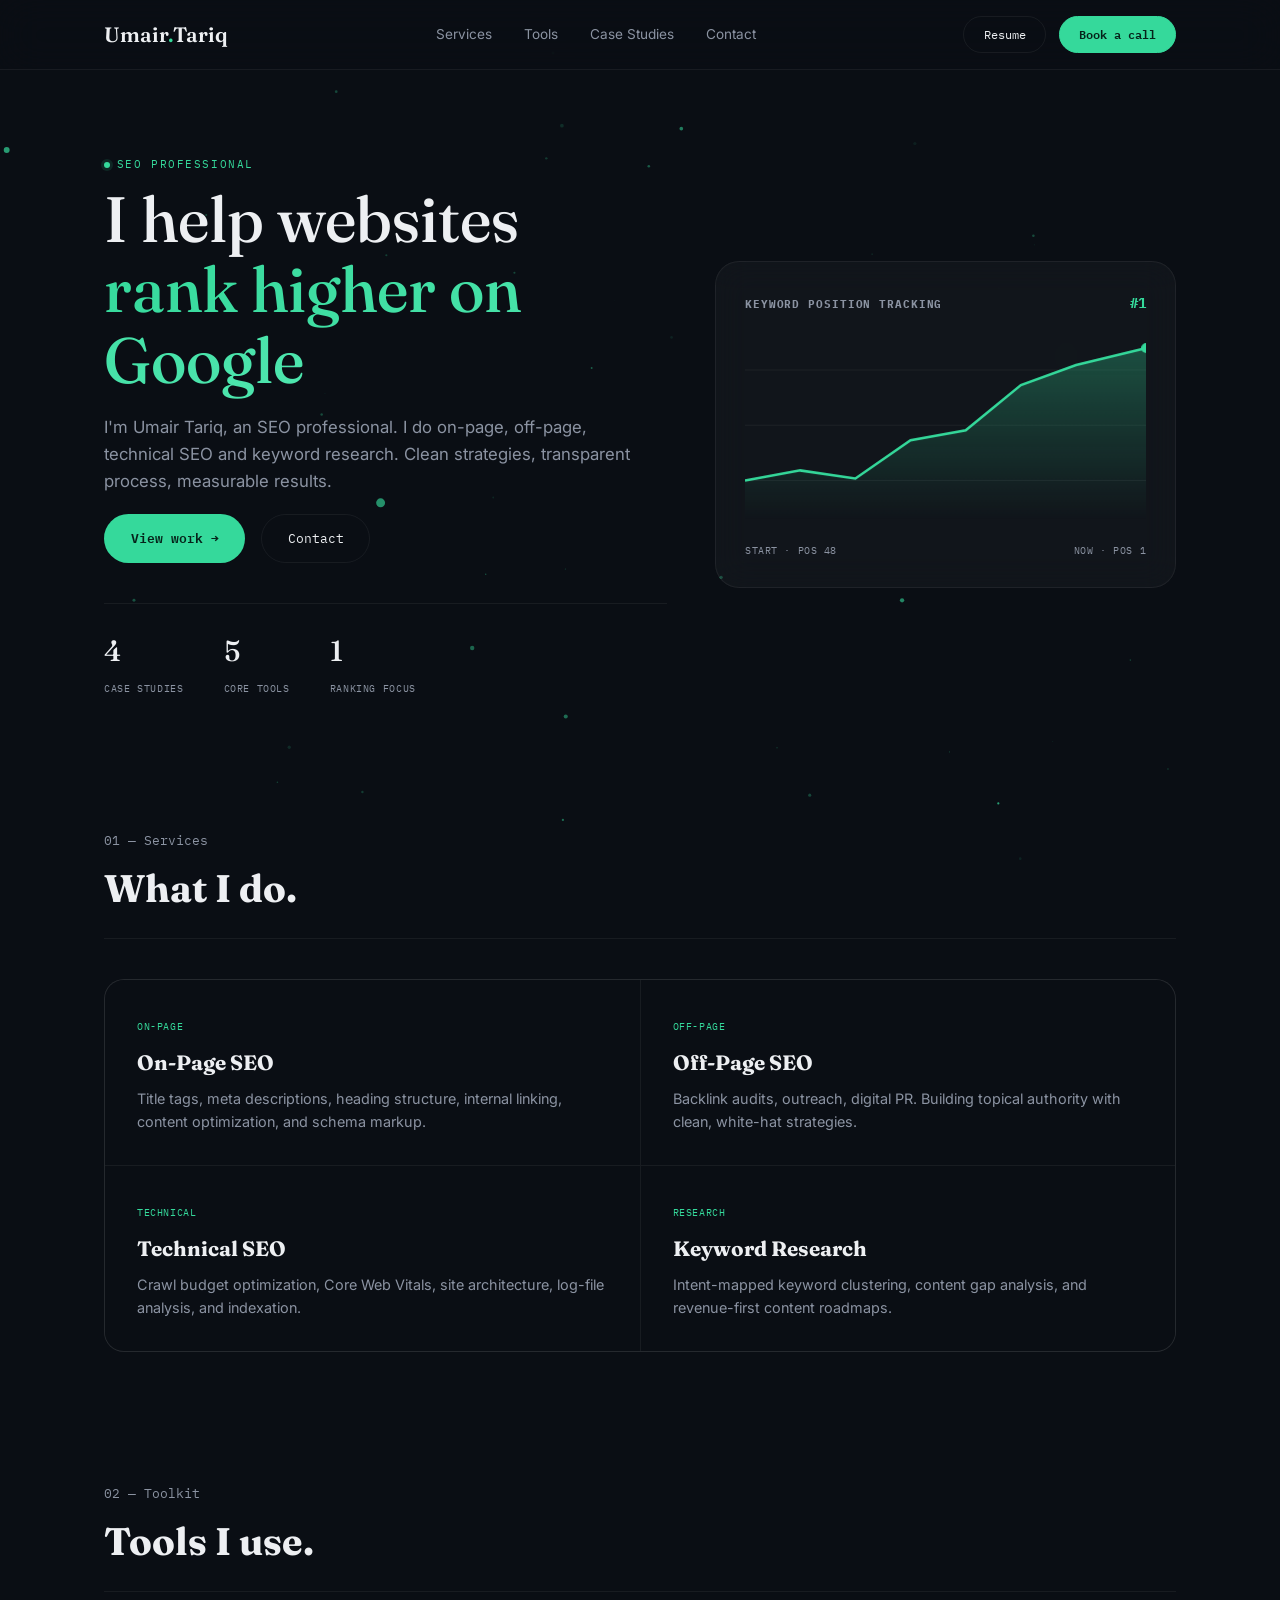
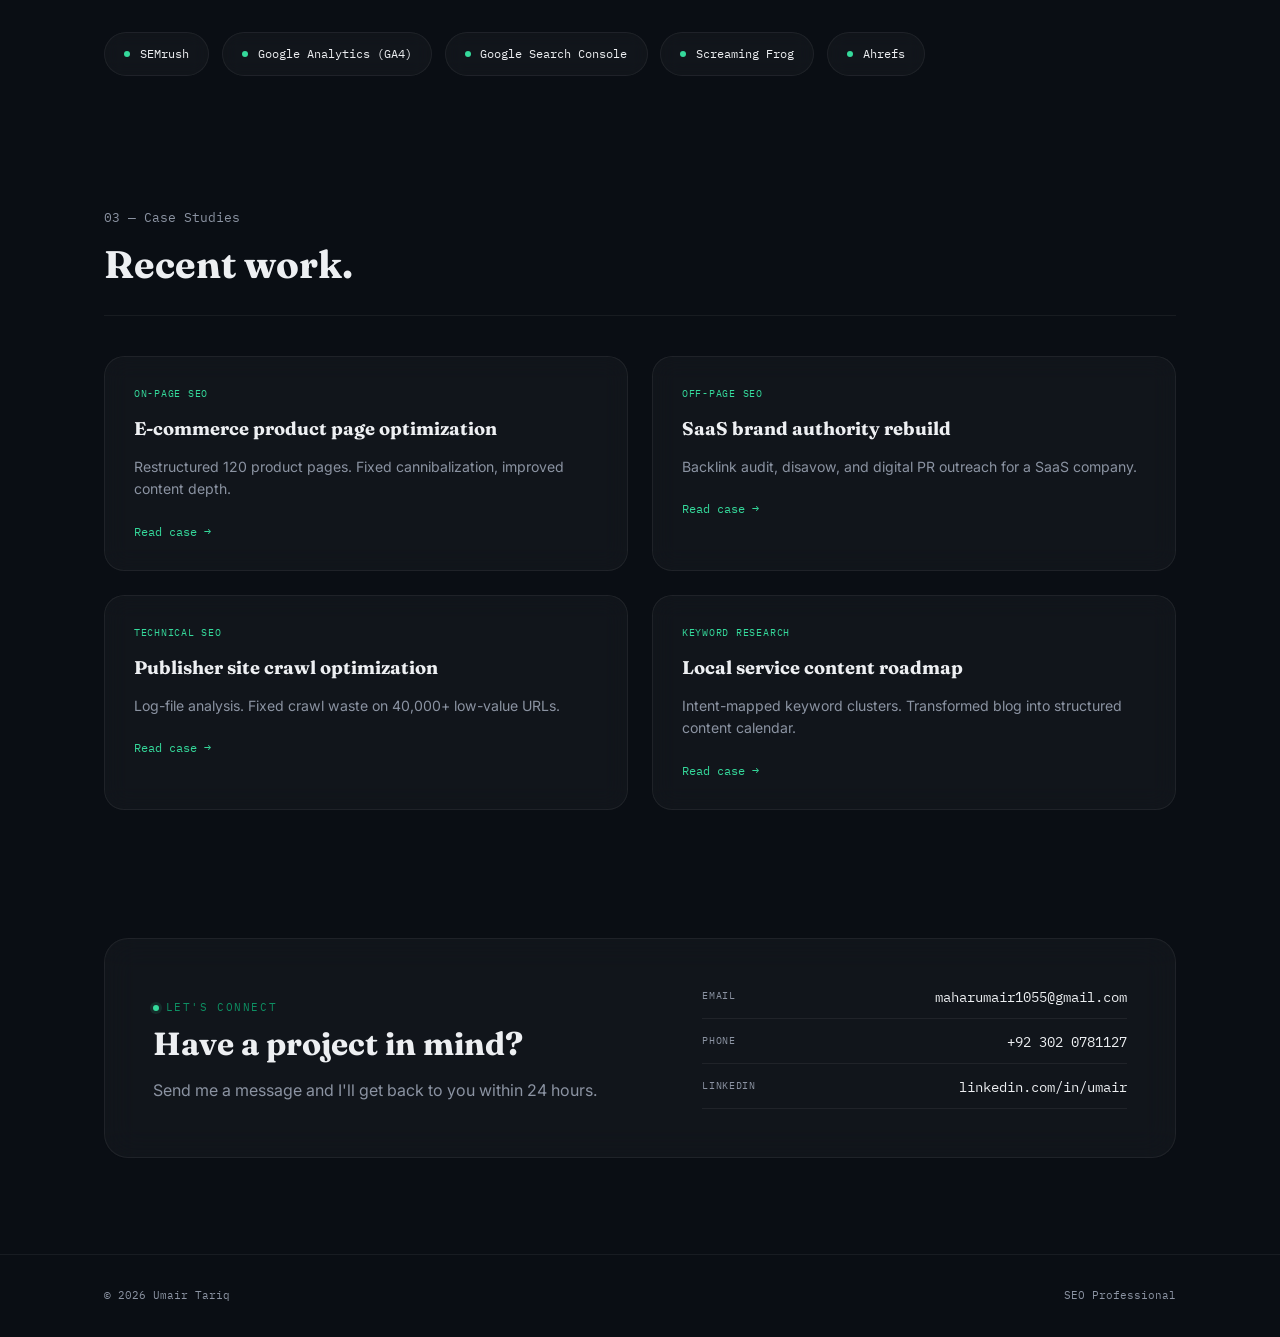
==== commit 1f047ab7: "Rename script file from script.js to javascript.js" ====
--- a/index.html
+++ b/index.html
@@ -200,6 +200,6 @@
     </footer>
 
     <!-- JavaScript -->
-    <script src="script.js"></script>
+    <script src="javascript.js"></script>
 </body>
 </html>
--- a/style.css
+++ b/style.css
@@ -0,0 +1,593 @@
+/* ============================================================
+   PROFESSIONAL PORTFOLIO — 3D Animations
+   ============================================================ */
+
+* {
+  margin: 0;
+  padding: 0;
+  box-sizing: border-box;
+}
+
+:root {
+  --bg: #0A0E14;
+  --glass: rgba(255, 255, 255, 0.03);
+  --glass-border: rgba(255, 255, 255, 0.06);
+  --signal: #35D99B;
+  --signal-dim: rgba(53, 217, 155, 0.12);
+  --text: #EDEFF2;
+  --text-muted: #8B93A2;
+  --font-display: "Fraunces", serif;
+  --font-body: "Inter", sans-serif;
+  --font-mono: "IBM Plex Mono", monospace;
+}
+
+body {
+  background: var(--bg);
+  color: var(--text);
+  font-family: var(--font-body);
+  line-height: 1.6;
+  overflow-x: hidden;
+  min-height: 100vh;
+}
+
+/* ============================================================
+   PARTICLE BACKGROUND
+   ============================================================ */
+#particles-bg {
+  position: fixed;
+  top: 0;
+  left: 0;
+  width: 100%;
+  height: 100%;
+  z-index: 0;
+  pointer-events: none;
+}
+
+/* ============================================================
+   WRAPPER
+   ============================================================ */
+.wrap {
+  max-width: 1120px;
+  margin: 0 auto;
+  padding: 0 1.5rem;
+  position: relative;
+  z-index: 1;
+}
+
+/* ============================================================
+   NAV
+   ============================================================ */
+.nav {
+  position: sticky;
+  top: 0;
+  z-index: 100;
+  background: rgba(10, 14, 20, 0.8);
+  backdrop-filter: blur(20px);
+  -webkit-backdrop-filter: blur(20px);
+  border-bottom: 1px solid var(--glass-border);
+}
+
+.nav .wrap {
+  display: flex;
+  align-items: center;
+  justify-content: space-between;
+  padding-top: 1rem;
+  padding-bottom: 1rem;
+}
+
+.brand {
+  font-family: var(--font-display);
+  font-size: 1.3rem;
+  font-weight: 600;
+  text-decoration: none;
+  color: var(--text);
+}
+.brand span { color: var(--signal); }
+
+.nav-links {
+  display: flex;
+  gap: 2rem;
+  font-size: 0.85rem;
+}
+.nav-links a {
+  color: var(--text-muted);
+  text-decoration: none;
+  transition: color 0.3s ease;
+}
+.nav-links a:hover { color: var(--text); }
+
+.nav-actions {
+  display: flex;
+  gap: 0.8rem;
+  align-items: center;
+}
+
+.nav-cta {
+  padding: 0.5rem 1.2rem;
+  border-radius: 100px;
+  font-family: var(--font-mono);
+  font-size: 0.75rem;
+  text-decoration: none;
+  border: 1px solid var(--glass-border);
+  color: var(--text);
+  transition: all 0.3s ease;
+}
+.nav-cta:hover {
+  border-color: var(--signal);
+  transform: translateY(-2px);
+}
+.nav-cta-primary {
+  background: var(--signal);
+  color: #06231A !important;
+  border-color: var(--signal);
+  font-weight: 600;
+}
+.nav-cta-primary:hover {
+  background: #4EE6AE;
+  transform: translateY(-2px) scale(1.02);
+}
+
+@media (max-width: 768px) {
+  .nav-links { display: none; }
+}
+
+/* ============================================================
+   HERO
+   ============================================================ */
+.hero {
+  padding: 5rem 0 4rem;
+}
+
+.hero-grid {
+  display: grid;
+  grid-template-columns: 1.1fr 0.9fr;
+  gap: 3rem;
+  align-items: center;
+}
+
+.hero h1 {
+  font-family: var(--font-display);
+  font-size: clamp(2.4rem, 5vw, 4rem);
+  font-weight: 500;
+  line-height: 1.1;
+  margin-top: 0.5rem;
+}
+.hero h1 .highlight {
+  background: linear-gradient(135deg, var(--signal), #4EE6AE);
+  -webkit-background-clip: text;
+  -webkit-text-fill-color: transparent;
+  background-clip: text;
+}
+
+.hero .lede {
+  font-size: 1.05rem;
+  color: var(--text-muted);
+  max-width: 50ch;
+  margin: 1.2rem 0;
+}
+
+.hero-actions {
+  display: flex;
+  gap: 1rem;
+  flex-wrap: wrap;
+}
+
+.btn {
+  display: inline-flex;
+  align-items: center;
+  gap: 0.6rem;
+  padding: 0.8rem 1.6rem;
+  border-radius: 100px;
+  font-family: var(--font-mono);
+  font-size: 0.82rem;
+  border: 1px solid transparent;
+  cursor: pointer;
+  transition: all 0.3s ease;
+  text-decoration: none;
+}
+.btn-primary {
+  background: var(--signal);
+  color: #06231A;
+  font-weight: 600;
+}
+.btn-primary:hover {
+  background: #4EE6AE;
+  transform: translateY(-3px) scale(1.02);
+  box-shadow: 0 12px 40px rgba(53, 217, 155, 0.2);
+}
+.btn-ghost {
+  border-color: var(--glass-border);
+  color: var(--text);
+}
+.btn-ghost:hover {
+  border-color: var(--signal);
+  transform: translateY(-3px);
+}
+
+/* Hero Stats */
+.hero-stats {
+  display: flex;
+  gap: 2.5rem;
+  margin-top: 2.5rem;
+  padding-top: 1.5rem;
+  border-top: 1px solid var(--glass-border);
+}
+.hero-stats div strong {
+  display: block;
+  font-family: var(--font-display);
+  font-size: 1.8rem;
+  color: var(--text);
+  font-weight: 500;
+}
+.hero-stats div span {
+  font-family: var(--font-mono);
+  font-size: 0.65rem;
+  color: var(--text-muted);
+  text-transform: uppercase;
+  letter-spacing: 0.06em;
+}
+
+/* ============================================================
+   TRACKER CARD
+   ============================================================ */
+.tracker-card {
+  background: var(--glass);
+  backdrop-filter: blur(16px);
+  -webkit-backdrop-filter: blur(16px);
+  border: 1px solid var(--glass-border);
+  border-radius: 24px;
+  padding: 1.8rem;
+  transform-style: preserve-3d;
+}
+
+.tracker-card .tracker-head {
+  display: flex;
+  justify-content: space-between;
+  align-items: baseline;
+  margin-bottom: 1rem;
+}
+.tracker-card .tracker-head h4 {
+  font-family: var(--font-mono);
+  font-size: 0.7rem;
+  text-transform: uppercase;
+  letter-spacing: 0.08em;
+  color: var(--text-muted);
+}
+.tracker-card .tracker-head strong {
+  font-family: var(--font-mono);
+  color: var(--signal);
+  font-size: 0.9rem;
+}
+
+.tracker-line {
+  stroke: var(--signal);
+  stroke-width: 2.5;
+  fill: none;
+  stroke-dasharray: 500;
+  stroke-dashoffset: 500;
+  animation: drawLine 2.2s ease forwards 0.4s;
+}
+.tracker-area {
+  fill: url(#trackerFade);
+  opacity: 0;
+  animation: fadeIn 1.4s ease forwards 1.6s;
+}
+.tracker-dot {
+  animation: fadeIn 0.6s ease forwards 2.4s;
+  opacity: 0;
+}
+@keyframes drawLine {
+  to { stroke-dashoffset: 0; }
+}
+@keyframes fadeIn {
+  to { opacity: 1; }
+}
+
+.tracker-foot {
+  display: flex;
+  justify-content: space-between;
+  margin-top: 0.9rem;
+  font-family: var(--font-mono);
+  font-size: 0.6rem;
+  color: var(--text-muted);
+  text-transform: uppercase;
+  letter-spacing: 0.06em;
+}
+
+/* ============================================================
+   SECTION HEAD
+   ============================================================ */
+.section-head {
+  display: flex;
+  justify-content: space-between;
+  align-items: flex-end;
+  gap: 2rem;
+  margin-bottom: 2.5rem;
+  flex-wrap: wrap;
+  border-bottom: 1px solid var(--glass-border);
+  padding-bottom: 1.2rem;
+}
+.section-head h2 {
+  font-family: var(--font-display);
+  font-size: clamp(1.6rem, 3vw, 2.4rem);
+  margin: 0.3rem 0 0;
+}
+.section-num {
+  font-family: var(--font-mono);
+  font-size: 0.8rem;
+  color: var(--text-muted);
+}
+
+section {
+  padding: 4rem 0;
+}
+
+/* ============================================================
+   SERVICES
+   ============================================================ */
+.services-grid {
+  display: grid;
+  grid-template-columns: repeat(2, 1fr);
+  gap: 1px;
+  background: var(--glass-border);
+  border: 1px solid var(--glass-border);
+  border-radius: 20px;
+  overflow: hidden;
+}
+
+.service-card {
+  background: var(--bg);
+  padding: 2rem;
+  transform-style: preserve-3d;
+  transition: background 0.3s ease, transform 0.3s ease;
+}
+.service-card:hover {
+  background: var(--glass);
+  transform: translateZ(10px);
+}
+.service-card .service-num {
+  font-family: var(--font-mono);
+  font-size: 0.65rem;
+  color: var(--signal);
+  text-transform: uppercase;
+  letter-spacing: 0.06em;
+}
+.service-card h3 {
+  font-family: var(--font-display);
+  font-size: 1.3rem;
+  margin-top: 0.5rem;
+}
+.service-card p {
+  font-size: 0.9rem;
+  color: var(--text-muted);
+  margin: 0.5rem 0 0;
+}
+
+/* ============================================================
+   TOOLS
+   ============================================================ */
+.tools-row {
+  display: flex;
+  flex-wrap: wrap;
+  gap: 0.8rem;
+}
+
+.tool-chip {
+  display: inline-flex;
+  align-items: center;
+  gap: 0.6rem;
+  padding: 0.7rem 1.2rem;
+  border: 1px solid var(--glass-border);
+  border-radius: 100px;
+  font-family: var(--font-mono);
+  font-size: 0.75rem;
+  color: var(--text);
+  background: var(--glass);
+  backdrop-filter: blur(8px);
+  transition: all 0.3s ease;
+}
+.tool-chip:hover {
+  border-color: var(--signal);
+  transform: translateY(-4px) translateZ(12px);
+  box-shadow: 0 12px 40px rgba(53, 217, 155, 0.06);
+}
+.tool-chip .dot {
+  width: 6px;
+  height: 6px;
+  border-radius: 50%;
+  background: var(--signal);
+}
+
+/* ============================================================
+   CASE STUDIES
+   ============================================================ */
+.case-grid {
+  display: grid;
+  grid-template-columns: repeat(2, 1fr);
+  gap: 1.5rem;
+}
+
+.case-card {
+  background: var(--glass);
+  backdrop-filter: blur(12px);
+  -webkit-backdrop-filter: blur(12px);
+  border: 1px solid var(--glass-border);
+  border-radius: 20px;
+  padding: 1.8rem;
+  transform-style: preserve-3d;
+  transition: all 0.4s cubic-bezier(0.2, 0.8, 0.3, 1);
+  text-decoration: none;
+  color: inherit;
+  display: flex;
+  flex-direction: column;
+  gap: 0.8rem;
+}
+.case-card:hover {
+  transform: translateY(-6px) rotateX(2deg) rotateY(2deg) translateZ(16px);
+  border-color: var(--signal);
+  box-shadow: 0 24px 60px rgba(53, 217, 155, 0.05);
+}
+
+.case-card .case-tag {
+  font-family: var(--font-mono);
+  font-size: 0.6rem;
+  text-transform: uppercase;
+  letter-spacing: 0.08em;
+  color: var(--signal);
+}
+.case-card h3 {
+  font-family: var(--font-display);
+  font-size: 1.15rem;
+}
+.case-card p {
+  font-size: 0.88rem;
+  color: var(--text-muted);
+  margin: 0;
+}
+
+.case-arrow {
+  font-family: var(--font-mono);
+  font-size: 0.75rem;
+  color: var(--signal);
+  display: inline-flex;
+  align-items: center;
+  gap: 0.5rem;
+  transition: gap 0.3s ease;
+  margin-top: 0.5rem;
+}
+.case-card:hover .case-arrow {
+  gap: 1rem;
+}
+
+/* ============================================================
+   CONTACT
+   ============================================================ */
+.contact-band {
+  background: var(--glass);
+  backdrop-filter: blur(16px);
+  -webkit-backdrop-filter: blur(16px);
+  border: 1px solid var(--glass-border);
+  border-radius: 24px;
+  padding: 3rem;
+  display: grid;
+  grid-template-columns: 1.2fr 1fr;
+  gap: 2.5rem;
+  align-items: center;
+  transform-style: preserve-3d;
+  transition: transform 0.3s ease;
+}
+.contact-band:hover {
+  transform: translateZ(8px);
+}
+
+.contact-band h2 {
+  font-family: var(--font-display);
+  font-size: clamp(1.5rem, 2.5vw, 2.2rem);
+}
+.contact-band p {
+  color: var(--text-muted);
+  margin: 0.5rem 0 0;
+}
+
+.contact-list {
+  display: flex;
+  flex-direction: column;
+  gap: 0.8rem;
+}
+.contact-list a {
+  font-family: var(--font-mono);
+  font-size: 0.85rem;
+  color: var(--text);
+  border-bottom: 1px solid var(--glass-border);
+  padding-bottom: 0.6rem;
+  display: flex;
+  justify-content: space-between;
+  text-decoration: none;
+  transition: color 0.3s ease;
+}
+.contact-list a:hover {
+  color: var(--signal);
+}
+.contact-list a span:first-child {
+  color: var(--text-muted);
+  font-size: 0.65rem;
+  text-transform: uppercase;
+  letter-spacing: 0.06em;
+}
+
+/* ============================================================
+   FOOTER
+   ============================================================ */
+.footer {
+  border-top: 1px solid var(--glass-border);
+  padding: 2rem 0;
+  margin-top: 2rem;
+  display: flex;
+  justify-content: space-between;
+  flex-wrap: wrap;
+  gap: 1rem;
+  font-family: var(--font-mono);
+  font-size: 0.7rem;
+  color: var(--text-muted);
+}
+
+/* ============================================================
+   EYEBROW
+   ============================================================ */
+.eyebrow {
+  font-family: var(--font-mono);
+  font-size: 0.7rem;
+  letter-spacing: 0.14em;
+  text-transform: uppercase;
+  color: var(--signal);
+  display: inline-flex;
+  align-items: center;
+  gap: 0.6em;
+}
+.eyebrow::before {
+  content: "";
+  width: 6px;
+  height: 6px;
+  border-radius: 50%;
+  background: var(--signal);
+  box-shadow: 0 0 0 3px var(--signal-dim);
+  animation: pulseDot 2.2s ease-in-out infinite;
+}
+@keyframes pulseDot {
+  0%, 100% { box-shadow: 0 0 0 3px var(--signal-dim); }
+  50% { box-shadow: 0 0 0 8px var(--signal-dim); }
+}
+
+/* ============================================================
+   RESPONSIVE
+   ============================================================ */
+@media (max-width: 860px) {
+  .hero-grid {
+    grid-template-columns: 1fr;
+  }
+  .services-grid {
+    grid-template-columns: 1fr;
+  }
+  .case-grid {
+    grid-template-columns: 1fr;
+  }
+  .contact-band {
+    grid-template-columns: 1fr;
+    padding: 2rem;
+  }
+}
+
+@media (max-width: 480px) {
+  .hero h1 {
+    font-size: 2rem;
+  }
+  .service-card {
+    padding: 1.2rem;
+  }
+  .case-card {
+    padding: 1.2rem;
+  }
+  .contact-band {
+    padding: 1.5rem;
+  }
+}
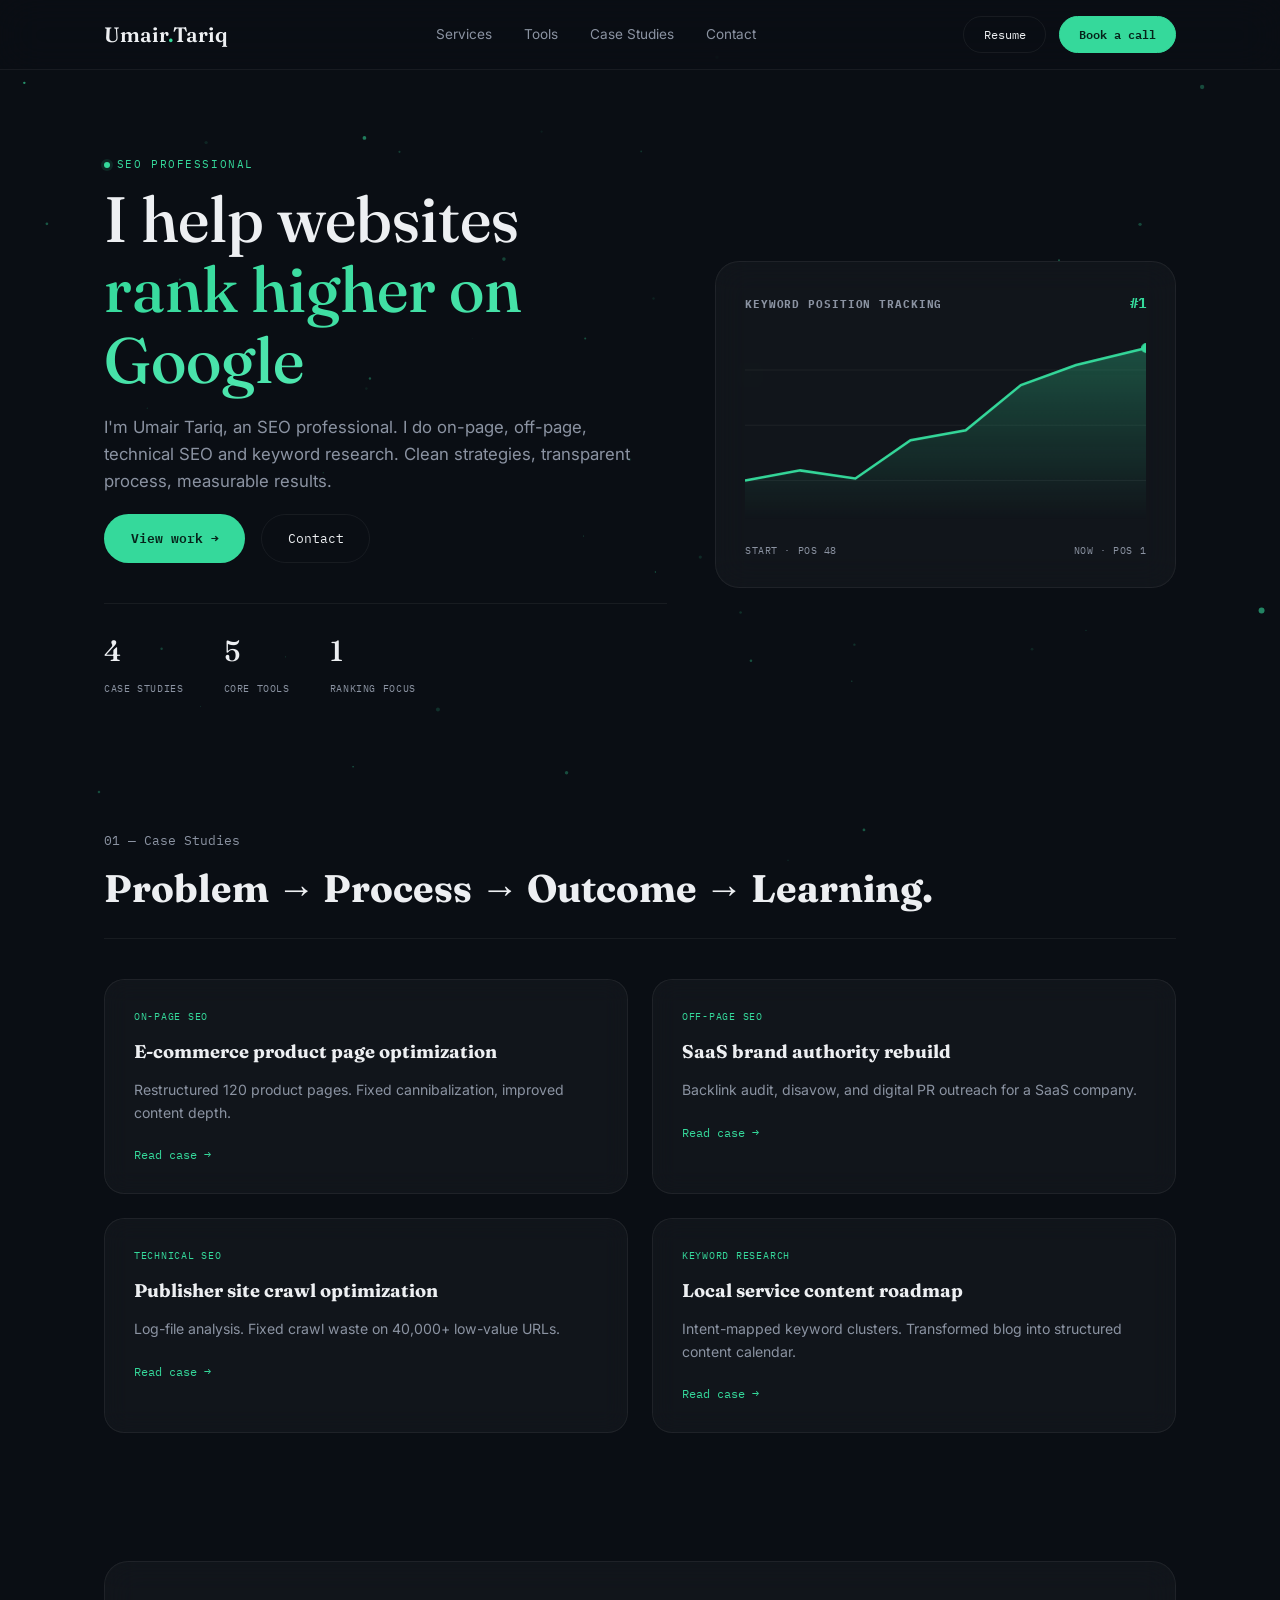
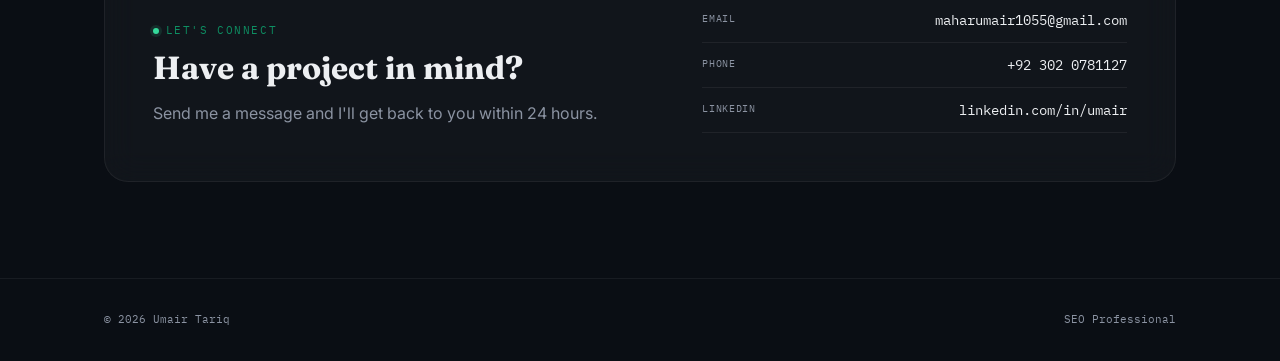
==== commit 474e1fcc: "Fix navigation links and update case studies section Updated navigation links and case study referen" ====
--- a/index.html
+++ b/index.html
@@ -22,10 +22,10 @@
     <!-- ========== NAV ========== -->
     <header class="nav">
         <div class="wrap">
-            <a href="#" class="brand">Umair<span>.</span>Tariq</a>
+            <a href="index.html" class="brand">Umair<span>.</span>Tariq</a>
             <div class="nav-links">
-                <a href="#services">Services</a>
-                <a href="#tools">Tools</a>
+                <a href="services.html">Services</a>
+                <a href="tools.html">Tools</a>
                 <a href="#case-studies">Case Studies</a>
                 <a href="#contact">Contact</a>
             </div>
@@ -82,88 +82,35 @@
         </div>
     </section>
 
-    <!-- ========== SERVICES ========== -->
-    <section id="services">
-        <div class="wrap">
-            <div class="section-head">
-                <div>
-                    <span class="section-num">01 — Services</span>
-                    <h2>What I do.</h2>
-                </div>
-            </div>
-            <div class="services-grid">
-                <div class="service-card" data-tilt>
-                    <span class="service-num">On-page</span>
-                    <h3>On-Page SEO</h3>
-                    <p>Title tags, meta descriptions, heading structure, internal linking, content optimization, and schema markup.</p>
-                </div>
-                <div class="service-card" data-tilt>
-                    <span class="service-num">Off-page</span>
-                    <h3>Off-Page SEO</h3>
-                    <p>Backlink audits, outreach, digital PR. Building topical authority with clean, white-hat strategies.</p>
-                </div>
-                <div class="service-card" data-tilt>
-                    <span class="service-num">Technical</span>
-                    <h3>Technical SEO</h3>
-                    <p>Crawl budget optimization, Core Web Vitals, site architecture, log-file analysis, and indexation.</p>
-                </div>
-                <div class="service-card" data-tilt>
-                    <span class="service-num">Research</span>
-                    <h3>Keyword Research</h3>
-                    <p>Intent-mapped keyword clustering, content gap analysis, and revenue-first content roadmaps.</p>
-                </div>
-            </div>
-        </div>
-    </section>
-
-    <!-- ========== TOOLS ========== -->
-    <section id="tools">
-        <div class="wrap">
-            <div class="section-head">
-                <div>
-                    <span class="section-num">02 — Toolkit</span>
-                    <h2>Tools I use.</h2>
-                </div>
-            </div>
-            <div class="tools-row">
-                <span class="tool-chip" data-tilt><span class="dot"></span>SEMrush</span>
-                <span class="tool-chip" data-tilt><span class="dot"></span>Google Analytics (GA4)</span>
-                <span class="tool-chip" data-tilt><span class="dot"></span>Google Search Console</span>
-                <span class="tool-chip" data-tilt><span class="dot"></span>Screaming Frog</span>
-                <span class="tool-chip" data-tilt><span class="dot"></span>Ahrefs</span>
-            </div>
-        </div>
-    </section>
-
     <!-- ========== CASE STUDIES ========== -->
     <section id="case-studies">
         <div class="wrap">
             <div class="section-head">
                 <div>
-                    <span class="section-num">03 — Case Studies</span>
-                    <h2>Recent work.</h2>
+                    <span class="section-num">01 — Case Studies</span>
+                    <h2>Problem → Process → Outcome → Learning.</h2>
                 </div>
             </div>
             <div class="case-grid">
-                <a class="case-card" href="#" data-tilt>
+                <a class="case-card" href="case-study-onpage.html" data-tilt>
                     <span class="case-tag">On-Page SEO</span>
                     <h3>E-commerce product page optimization</h3>
                     <p>Restructured 120 product pages. Fixed cannibalization, improved content depth.</p>
                     <span class="case-arrow">Read case →</span>
                 </a>
-                <a class="case-card" href="#" data-tilt>
+                <a class="case-card" href="case-study-offpage.html" data-tilt>
                     <span class="case-tag">Off-Page SEO</span>
                     <h3>SaaS brand authority rebuild</h3>
                     <p>Backlink audit, disavow, and digital PR outreach for a SaaS company.</p>
                     <span class="case-arrow">Read case →</span>
                 </a>
-                <a class="case-card" href="#" data-tilt>
+                <a class="case-card" href="case-study-technical.html" data-tilt>
                     <span class="case-tag">Technical SEO</span>
                     <h3>Publisher site crawl optimization</h3>
                     <p>Log-file analysis. Fixed crawl waste on 40,000+ low-value URLs.</p>
                     <span class="case-arrow">Read case →</span>
                 </a>
-                <a class="case-card" href="#" data-tilt>
+                <a class="case-card" href="case-study-keyword.html" data-tilt>
                     <span class="case-tag">Keyword Research</span>
                     <h3>Local service content roadmap</h3>
                     <p>Intent-mapped keyword clusters. Transformed blog into structured content calendar.</p>
--- a/style.css
+++ b/style.css
@@ -1,7 +1,3 @@
-/* ============================================================
-   PROFESSIONAL PORTFOLIO — 3D Animations
-   ============================================================ */
-
 * {
   margin: 0;
   padding: 0;
@@ -30,9 +26,6 @@
   min-height: 100vh;
 }
 
-/* ============================================================
-   PARTICLE BACKGROUND
-   ============================================================ */
 #particles-bg {
   position: fixed;
   top: 0;
@@ -43,9 +36,6 @@
   pointer-events: none;
 }
 
-/* ============================================================
-   WRAPPER
-   ============================================================ */
 .wrap {
   max-width: 1120px;
   margin: 0 auto;
@@ -54,16 +44,12 @@
   z-index: 1;
 }
 
-/* ============================================================
-   NAV
-   ============================================================ */
 .nav {
   position: sticky;
   top: 0;
   z-index: 100;
   background: rgba(10, 14, 20, 0.8);
   backdrop-filter: blur(20px);
-  -webkit-backdrop-filter: blur(20px);
   border-bottom: 1px solid var(--glass-border);
 }
 
@@ -131,9 +117,6 @@
   .nav-links { display: none; }
 }
 
-/* ============================================================
-   HERO
-   ============================================================ */
 .hero {
   padding: 5rem 0 4rem;
 }
@@ -204,7 +187,6 @@
   transform: translateY(-3px);
 }
 
-/* Hero Stats */
 .hero-stats {
   display: flex;
   gap: 2.5rem;
@@ -227,13 +209,9 @@
   letter-spacing: 0.06em;
 }
 
-/* ============================================================
-   TRACKER CARD
-   ============================================================ */
 .tracker-card {
   background: var(--glass);
   backdrop-filter: blur(16px);
-  -webkit-backdrop-filter: blur(16px);
   border: 1px solid var(--glass-border);
   border-radius: 24px;
   padding: 1.8rem;
@@ -294,9 +272,6 @@
   letter-spacing: 0.06em;
 }
 
-/* ============================================================
-   SECTION HEAD
-   ============================================================ */
 .section-head {
   display: flex;
   justify-content: space-between;
@@ -322,9 +297,6 @@
   padding: 4rem 0;
 }
 
-/* ============================================================
-   SERVICES
-   ============================================================ */
 .services-grid {
   display: grid;
   grid-template-columns: repeat(2, 1fr);
@@ -363,9 +335,6 @@
   margin: 0.5rem 0 0;
 }
 
-/* ============================================================
-   TOOLS
-   ============================================================ */
 .tools-row {
   display: flex;
   flex-wrap: wrap;
@@ -398,9 +367,6 @@
   background: var(--signal);
 }
 
-/* ============================================================
-   CASE STUDIES
-   ============================================================ */
 .case-grid {
   display: grid;
   grid-template-columns: repeat(2, 1fr);
@@ -410,7 +376,6 @@
 .case-card {
   background: var(--glass);
   backdrop-filter: blur(12px);
-  -webkit-backdrop-filter: blur(12px);
   border: 1px solid var(--glass-border);
   border-radius: 20px;
   padding: 1.8rem;
@@ -459,13 +424,9 @@
   gap: 1rem;
 }
 
-/* ============================================================
-   CONTACT
-   ============================================================ */
 .contact-band {
   background: var(--glass);
   backdrop-filter: blur(16px);
-  -webkit-backdrop-filter: blur(16px);
   border: 1px solid var(--glass-border);
   border-radius: 24px;
   padding: 3rem;
@@ -515,9 +476,6 @@
   letter-spacing: 0.06em;
 }
 
-/* ============================================================
-   FOOTER
-   ============================================================ */
 .footer {
   border-top: 1px solid var(--glass-border);
   padding: 2rem 0;
@@ -531,9 +489,6 @@
   color: var(--text-muted);
 }
 
-/* ============================================================
-   EYEBROW
-   ============================================================ */
 .eyebrow {
   font-family: var(--font-mono);
   font-size: 0.7rem;
@@ -558,9 +513,6 @@
   50% { box-shadow: 0 0 0 8px var(--signal-dim); }
 }
 
-/* ============================================================
-   RESPONSIVE
-   ============================================================ */
 @media (max-width: 860px) {
   .hero-grid {
     grid-template-columns: 1fr;
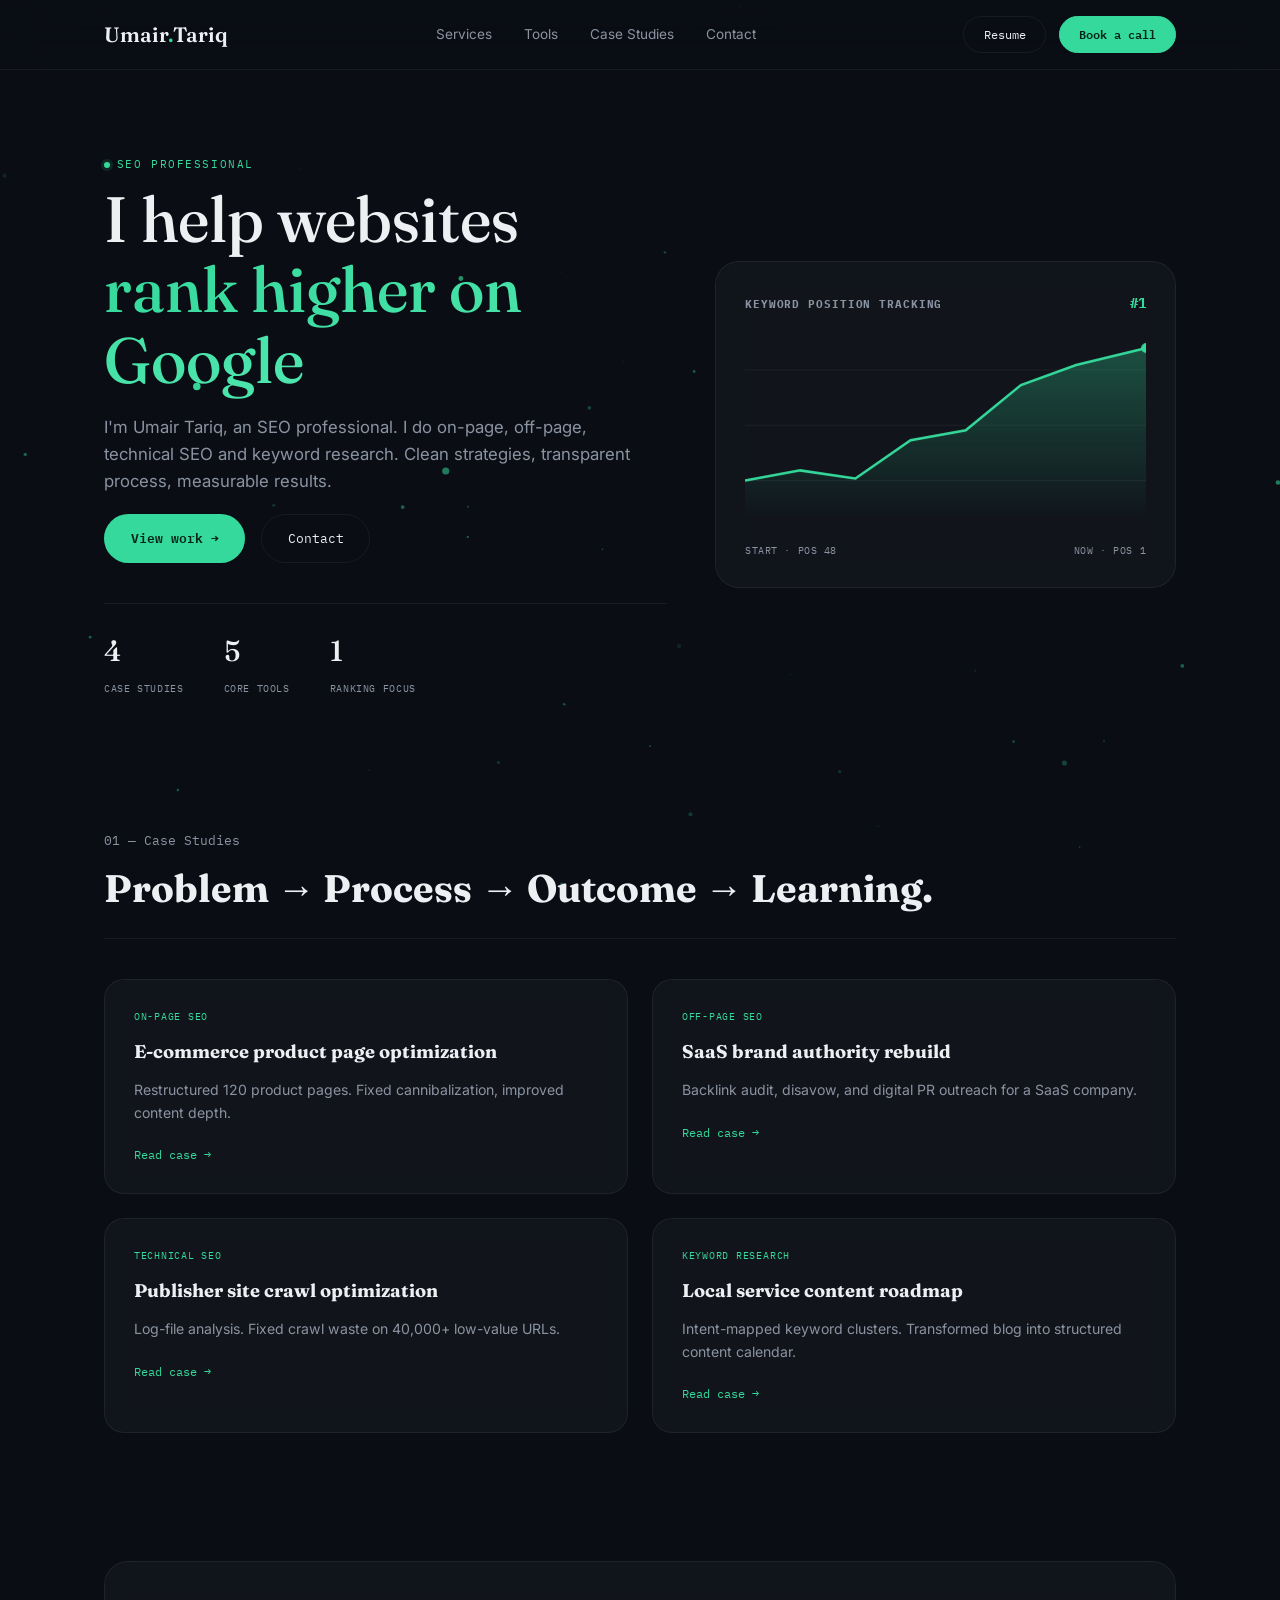
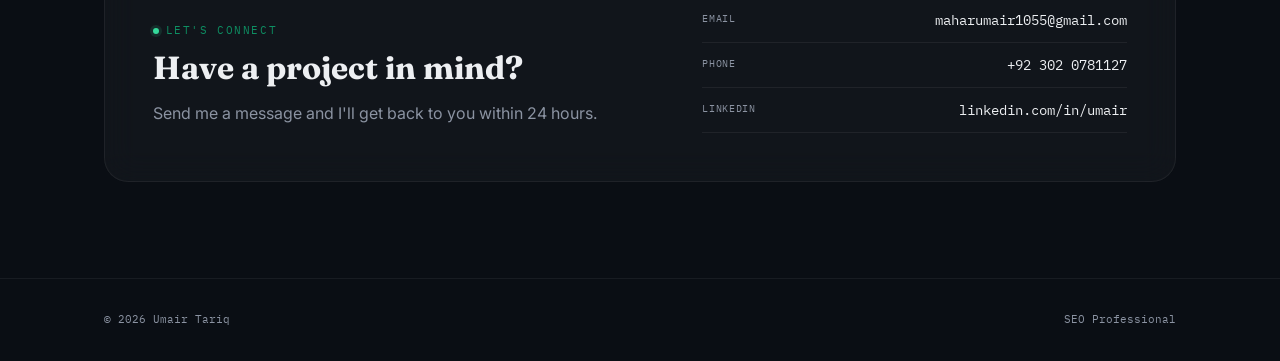
==== commit 55b98786: "Clean up index.html by removing comments Removed unnecessary comments from the HTML file to clean up" ====
--- a/index.html
+++ b/index.html
@@ -5,21 +5,14 @@
     <meta name="viewport" content="width=device-width, initial-scale=1.0">
     <title>Umair Tariq — SEO Professional</title>
     <meta name="description" content="Umair Tariq — SEO professional. On-page, off-page, technical SEO and keyword research.">
-
-    <!-- Google Fonts -->
     <link rel="preconnect" href="https://fonts.googleapis.com">
     <link rel="preconnect" href="https://fonts.gstatic.com" crossorigin>
     <link href="https://fonts.googleapis.com/css2?family=Fraunces:opsz,wght@9..144,500;9..144,600&family=Inter:wght@400;500;600&family=IBM+Plex+Mono:wght@400;500;600&display=swap" rel="stylesheet">
-
-    <!-- CSS -->
     <link rel="stylesheet" href="style.css">
 </head>
 <body>
-
-    <!-- PARTICLE BACKGROUND -->
     <canvas id="particles-bg"></canvas>
 
-    <!-- ========== NAV ========== -->
     <header class="nav">
         <div class="wrap">
             <a href="index.html" class="brand">Umair<span>.</span>Tariq</a>
@@ -36,7 +29,6 @@
         </div>
     </header>
 
-    <!-- ========== HERO ========== -->
     <section class="hero">
         <div class="wrap hero-grid">
             <div>
@@ -54,7 +46,6 @@
                 </div>
             </div>
 
-            <!-- TRACKER CARD -->
             <div class="tracker-card" data-tilt>
                 <div class="tracker-head">
                     <h4>Keyword position tracking</h4>
@@ -82,7 +73,6 @@
         </div>
     </section>
 
-    <!-- ========== CASE STUDIES ========== -->
     <section id="case-studies">
         <div class="wrap">
             <div class="section-head">
@@ -120,7 +110,6 @@
         </div>
     </section>
 
-    <!-- ========== CONTACT ========== -->
     <section id="contact">
         <div class="wrap">
             <div class="contact-band" data-tilt>
@@ -138,7 +127,6 @@
         </div>
     </section>
 
-    <!-- ========== FOOTER ========== -->
     <footer class="footer">
         <div class="wrap" style="display:flex; justify-content:space-between; width:100%; flex-wrap:wrap; gap:1rem;">
             <span>© 2026 Umair Tariq</span>
@@ -146,7 +134,6 @@
         </div>
     </footer>
 
-    <!-- JavaScript -->
     <script src="javascript.js"></script>
 </body>
 </html>
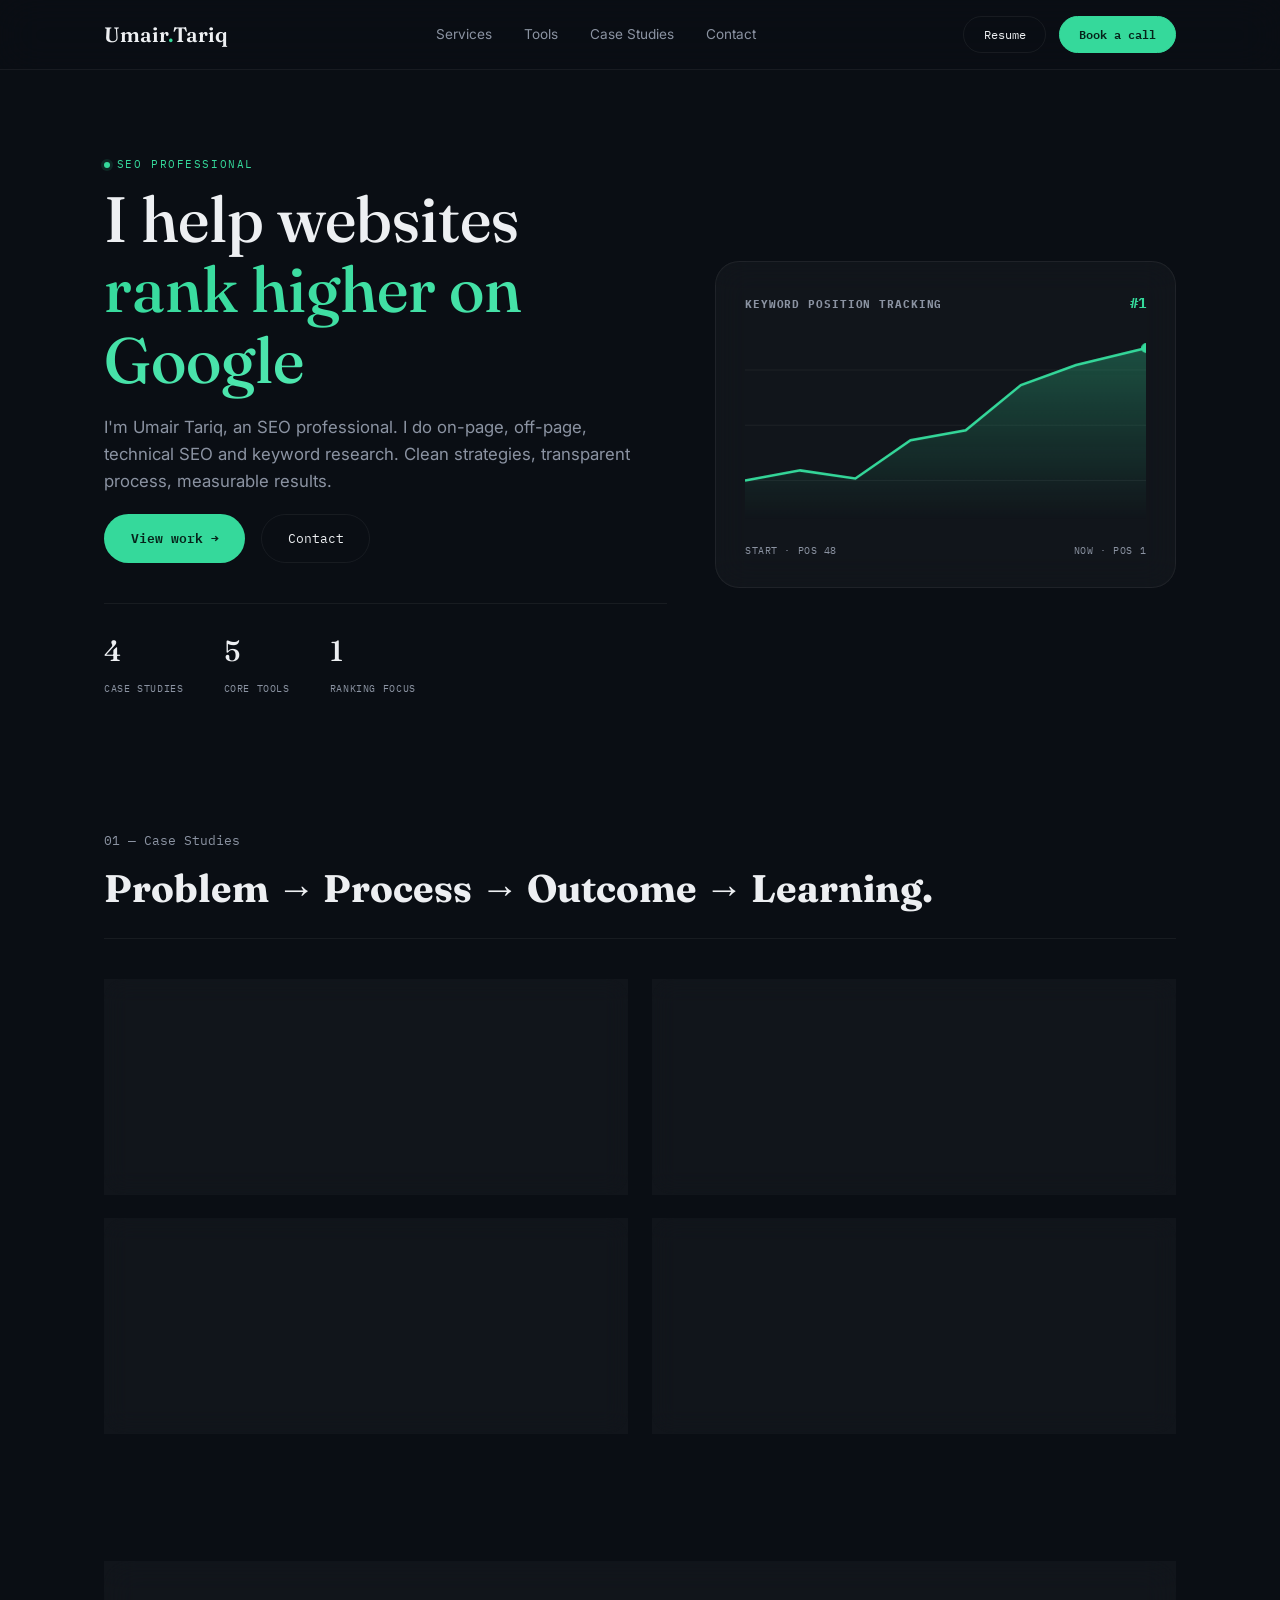
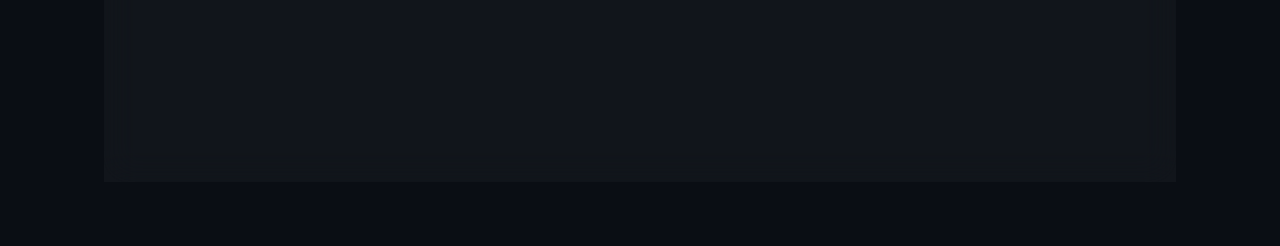
==== commit e0f2b788: "Remove footer and script from index.html Removed footer and script references from index.html" ====
--- a/index.html
+++ b/index.html
@@ -127,13 +127,4 @@
         </div>
     </section>
 
-    <footer class="footer">
-        <div class="wrap" style="display:flex; justify-content:space-between; width:100%; flex-wrap:wrap; gap:1rem;">
-            <span>© 2026 Umair Tariq</span>
-            <span>SEO Professional</span>
-        </div>
-    </footer>
-
-    <script src="javascript.js"></script>
-</body>
-</html>
+    <footer
--- a/style.css
+++ b/style.css
@@ -1,3 +1,8 @@
+/* ============================================================
+   PROFESSIONAL PORTFOLIO — Complete CSS
+   All styles for: Homepage, Services, Tools, Case Studies
+   ============================================================ */
+
 * {
   margin: 0;
   padding: 0;
@@ -44,15 +49,16 @@
   z-index: 1;
 }
 
+/* ========== NAV ========== */
 .nav {
   position: sticky;
   top: 0;
   z-index: 100;
   background: rgba(10, 14, 20, 0.8);
   backdrop-filter: blur(20px);
+  -webkit-backdrop-filter: blur(20px);
   border-bottom: 1px solid var(--glass-border);
 }
-
 .nav .wrap {
   display: flex;
   align-items: center;
@@ -60,7 +66,6 @@
   padding-top: 1rem;
   padding-bottom: 1rem;
 }
-
 .brand {
   font-family: var(--font-display);
   font-size: 1.3rem;
@@ -69,7 +74,6 @@
   color: var(--text);
 }
 .brand span { color: var(--signal); }
-
 .nav-links {
   display: flex;
   gap: 2rem;
@@ -81,13 +85,11 @@
   transition: color 0.3s ease;
 }
 .nav-links a:hover { color: var(--text); }
-
 .nav-actions {
   display: flex;
   gap: 0.8rem;
   align-items: center;
 }
-
 .nav-cta {
   padding: 0.5rem 1.2rem;
   border-radius: 100px;
@@ -112,22 +114,18 @@
   background: #4EE6AE;
   transform: translateY(-2px) scale(1.02);
 }
-
-@media (max-width: 768px) {
-  .nav-links { display: none; }
-}
-
+@media (max-width: 768px) { .nav-links { display: none; } }
+
+/* ========== HERO ========== */
 .hero {
   padding: 5rem 0 4rem;
 }
-
 .hero-grid {
   display: grid;
   grid-template-columns: 1.1fr 0.9fr;
   gap: 3rem;
   align-items: center;
 }
-
 .hero h1 {
   font-family: var(--font-display);
   font-size: clamp(2.4rem, 5vw, 4rem);
@@ -141,20 +139,19 @@
   -webkit-text-fill-color: transparent;
   background-clip: text;
 }
-
 .hero .lede {
   font-size: 1.05rem;
   color: var(--text-muted);
   max-width: 50ch;
   margin: 1.2rem 0;
 }
-
 .hero-actions {
   display: flex;
   gap: 1rem;
   flex-wrap: wrap;
 }
 
+/* ========== BUTTONS ========== */
 .btn {
   display: inline-flex;
   align-items: center;
@@ -187,6 +184,7 @@
   transform: translateY(-3px);
 }
 
+/* ========== HERO STATS ========== */
 .hero-stats {
   display: flex;
   gap: 2.5rem;
@@ -209,15 +207,16 @@
   letter-spacing: 0.06em;
 }
 
+/* ========== TRACKER CARD ========== */
 .tracker-card {
   background: var(--glass);
   backdrop-filter: blur(16px);
+  -webkit-backdrop-filter: blur(16px);
   border: 1px solid var(--glass-border);
   border-radius: 24px;
   padding: 1.8rem;
   transform-style: preserve-3d;
 }
-
 .tracker-card .tracker-head {
   display: flex;
   justify-content: space-between;
@@ -236,7 +235,6 @@
   color: var(--signal);
   font-size: 0.9rem;
 }
-
 .tracker-line {
   stroke: var(--signal);
   stroke-width: 2.5;
@@ -260,7 +258,6 @@
 @keyframes fadeIn {
   to { opacity: 1; }
 }
-
 .tracker-foot {
   display: flex;
   justify-content: space-between;
@@ -272,6 +269,7 @@
   letter-spacing: 0.06em;
 }
 
+/* ========== SECTION HEAD ========== */
 .section-head {
   display: flex;
   justify-content: space-between;
@@ -292,11 +290,11 @@
   font-size: 0.8rem;
   color: var(--text-muted);
 }
-
 section {
   padding: 4rem 0;
 }
 
+/* ========== SERVICES GRID ========== */
 .services-grid {
   display: grid;
   grid-template-columns: repeat(2, 1fr);
@@ -306,7 +304,6 @@
   border-radius: 20px;
   overflow: hidden;
 }
-
 .service-card {
   background: var(--bg);
   padding: 2rem;
@@ -335,12 +332,45 @@
   margin: 0.5rem 0 0;
 }
 
+/* ========== SERVICES PAGE ========== */
+.services-grid-page {
+  display: grid;
+  grid-template-columns: repeat(2, 1fr);
+  gap: 1.5rem;
+  padding: 3rem 0;
+}
+.service-card-page {
+  background: var(--glass);
+  border: 1px solid var(--glass-border);
+  border-radius: 20px;
+  padding: 2rem;
+  transition: all 0.3s ease;
+}
+.service-card-page:hover {
+  border-color: var(--signal);
+  transform: translateY(-4px);
+}
+.service-card-page .icon {
+  font-size: 2rem;
+  margin-bottom: 0.5rem;
+  display: block;
+}
+.service-card-page h3 {
+  font-family: var(--font-display);
+  font-size: 1.3rem;
+}
+.service-card-page p {
+  color: var(--text-muted);
+  font-size: 0.95rem;
+  margin-top: 0.5rem;
+}
+
+/* ========== TOOLS ========== */
 .tools-row {
   display: flex;
   flex-wrap: wrap;
   gap: 0.8rem;
 }
-
 .tool-chip {
   display: inline-flex;
   align-items: center;
@@ -367,15 +397,47 @@
   background: var(--signal);
 }
 
+/* ========== TOOLS PAGE ========== */
+.tools-grid-page {
+  display: flex;
+  flex-wrap: wrap;
+  gap: 1rem;
+  padding: 3rem 0;
+}
+.tool-card-page {
+  background: var(--glass);
+  border: 1px solid var(--glass-border);
+  border-radius: 16px;
+  padding: 1.5rem 2rem;
+  min-width: 180px;
+  text-align: center;
+  transition: all 0.3s ease;
+}
+.tool-card-page:hover {
+  border-color: var(--signal);
+  transform: translateY(-4px) scale(1.02);
+}
+.tool-card-page .icon {
+  font-size: 2rem;
+  display: block;
+  margin-bottom: 0.5rem;
+}
+.tool-card-page h4 {
+  font-family: var(--font-mono);
+  font-size: 0.9rem;
+  color: var(--text);
+}
+
+/* ========== CASE STUDIES (Homepage Grid) ========== */
 .case-grid {
   display: grid;
   grid-template-columns: repeat(2, 1fr);
   gap: 1.5rem;
 }
-
 .case-card {
   background: var(--glass);
   backdrop-filter: blur(12px);
+  -webkit-backdrop-filter: blur(12px);
   border: 1px solid var(--glass-border);
   border-radius: 20px;
   padding: 1.8rem;
@@ -392,7 +454,6 @@
   border-color: var(--signal);
   box-shadow: 0 24px 60px rgba(53, 217, 155, 0.05);
 }
-
 .case-card .case-tag {
   font-family: var(--font-mono);
   font-size: 0.6rem;
@@ -409,7 +470,6 @@
   color: var(--text-muted);
   margin: 0;
 }
-
 .case-arrow {
   font-family: var(--font-mono);
   font-size: 0.75rem;
@@ -424,9 +484,136 @@
   gap: 1rem;
 }
 
+/* ========== CASE STUDY DETAIL PAGES ========== */
+.cs-hero {
+  padding: 4rem 0 2rem;
+  border-bottom: 1px solid var(--glass-border);
+}
+.cs-hero .eyebrow {
+  margin-bottom: 1rem;
+}
+.cs-hero h1 {
+  font-size: clamp(2rem, 4vw, 3.2rem);
+  font-family: var(--font-display);
+  font-weight: 500;
+}
+.cs-meta-grid {
+  display: grid;
+  grid-template-columns: repeat(4, 1fr);
+  gap: 1px;
+  background: var(--glass-border);
+  border-radius: 16px;
+  overflow: hidden;
+  margin: 2rem 0;
+}
+.cs-meta-cell {
+  background: var(--bg);
+  padding: 1.2rem 1.5rem;
+}
+.cs-meta-cell span {
+  display: block;
+  font-family: var(--font-mono);
+  font-size: 0.6rem;
+  text-transform: uppercase;
+  color: var(--text-muted);
+  letter-spacing: 0.06em;
+}
+.cs-meta-cell strong {
+  font-family: var(--font-display);
+  font-size: 1rem;
+  color: var(--text);
+  font-weight: 600;
+}
+.cs-section {
+  padding: 3rem 0;
+  border-bottom: 1px solid var(--glass-border);
+}
+.cs-section h2 {
+  font-family: var(--font-display);
+  font-size: 1.6rem;
+  margin-bottom: 1.5rem;
+}
+.cs-section p {
+  color: var(--text-muted);
+  font-size: 1rem;
+  max-width: 70ch;
+}
+.cs-section ul {
+  list-style: none;
+  padding: 0;
+  display: flex;
+  flex-direction: column;
+  gap: 0.8rem;
+}
+.cs-section ul li {
+  padding: 1rem 1.2rem;
+  background: var(--glass);
+  border: 1px solid var(--glass-border);
+  border-radius: 12px;
+  font-size: 0.95rem;
+  color: var(--text);
+  padding-left: 2.5rem;
+  position: relative;
+}
+.cs-section ul li::before {
+  content: "◆";
+  position: absolute;
+  left: 1rem;
+  top: 1rem;
+  color: var(--signal);
+}
+.back-link {
+  display: inline-block;
+  font-family: var(--font-mono);
+  font-size: 0.8rem;
+  color: var(--signal);
+  text-decoration: none;
+  margin-top: 2rem;
+  transition: gap 0.3s ease;
+}
+.back-link:hover {
+  gap: 0.5rem;
+}
+
+/* ========== OUTCOME CARDS ========== */
+.outcome-grid {
+  display: grid;
+  grid-template-columns: repeat(3, 1fr);
+  gap: 1rem;
+  margin-top: 1.5rem;
+}
+.outcome-card {
+  background: var(--glass);
+  border: 1px solid var(--glass-border);
+  border-radius: 16px;
+  padding: 1.5rem;
+  text-align: center;
+  transition: all 0.3s ease;
+}
+.outcome-card:hover {
+  border-color: var(--signal);
+  transform: translateY(-3px);
+}
+.outcome-card strong {
+  display: block;
+  font-family: var(--font-display);
+  font-size: 2rem;
+  color: var(--signal);
+  font-weight: 500;
+}
+.outcome-card span {
+  font-family: var(--font-mono);
+  font-size: 0.65rem;
+  color: var(--text-muted);
+  text-transform: uppercase;
+  letter-spacing: 0.04em;
+}
+
+/* ========== CONTACT ========== */
 .contact-band {
   background: var(--glass);
   backdrop-filter: blur(16px);
+  -webkit-backdrop-filter: blur(16px);
   border: 1px solid var(--glass-border);
   border-radius: 24px;
   padding: 3rem;
@@ -440,7 +627,6 @@
 .contact-band:hover {
   transform: translateZ(8px);
 }
-
 .contact-band h2 {
   font-family: var(--font-display);
   font-size: clamp(1.5rem, 2.5vw, 2.2rem);
@@ -449,7 +635,6 @@
   color: var(--text-muted);
   margin: 0.5rem 0 0;
 }
-
 .contact-list {
   display: flex;
   flex-direction: column;
@@ -476,6 +661,7 @@
   letter-spacing: 0.06em;
 }
 
+/* ========== FOOTER ========== */
 .footer {
   border-top: 1px solid var(--glass-border);
   padding: 2rem 0;
@@ -489,6 +675,23 @@
   color: var(--text-muted);
 }
 
+/* ========== PAGE HERO ========== */
+.page-hero {
+  padding: 4rem 0 2rem;
+  border-bottom: 1px solid var(--glass-border);
+}
+.page-hero h1 {
+  font-size: clamp(2.5rem, 5vw, 4rem);
+  font-family: var(--font-display);
+  font-weight: 500;
+}
+.page-hero p {
+  color: var(--text-muted);
+  font-size: 1.1rem;
+  max-width: 60ch;
+}
+
+/* ========== EYEBROW ========== */
 .eyebrow {
   font-family: var(--font-mono);
   font-size: 0.7rem;
@@ -513,33 +716,21 @@
   50% { box-shadow: 0 0 0 8px var(--signal-dim); }
 }
 
+/* ========== RESPONSIVE ========== */
 @media (max-width: 860px) {
-  .hero-grid {
-    grid-template-columns: 1fr;
-  }
-  .services-grid {
-    grid-template-columns: 1fr;
-  }
-  .case-grid {
-    grid-template-columns: 1fr;
-  }
-  .contact-band {
-    grid-template-columns: 1fr;
-    padding: 2rem;
-  }
-}
-
+  .hero-grid { grid-template-columns: 1fr; }
+  .services-grid { grid-template-columns: 1fr; }
+  .services-grid-page { grid-template-columns: 1fr; }
+  .case-grid { grid-template-columns: 1fr; }
+  .contact-band { grid-template-columns: 1fr; padding: 2rem; }
+  .cs-meta-grid { grid-template-columns: repeat(2, 1fr); }
+  .outcome-grid { grid-template-columns: 1fr; }
+  .tools-grid-page { justify-content: center; }
+}
 @media (max-width: 480px) {
-  .hero h1 {
-    font-size: 2rem;
-  }
-  .service-card {
-    padding: 1.2rem;
-  }
-  .case-card {
-    padding: 1.2rem;
-  }
-  .contact-band {
-    padding: 1.5rem;
-  }
-}
+  .hero h1 { font-size: 2rem; }
+  .service-card { padding: 1.2rem; }
+  .case-card { padding: 1.2rem; }
+  .contact-band { padding: 1.5rem; }
+  .cs-meta-grid { grid-template-columns: 1fr; }
+}
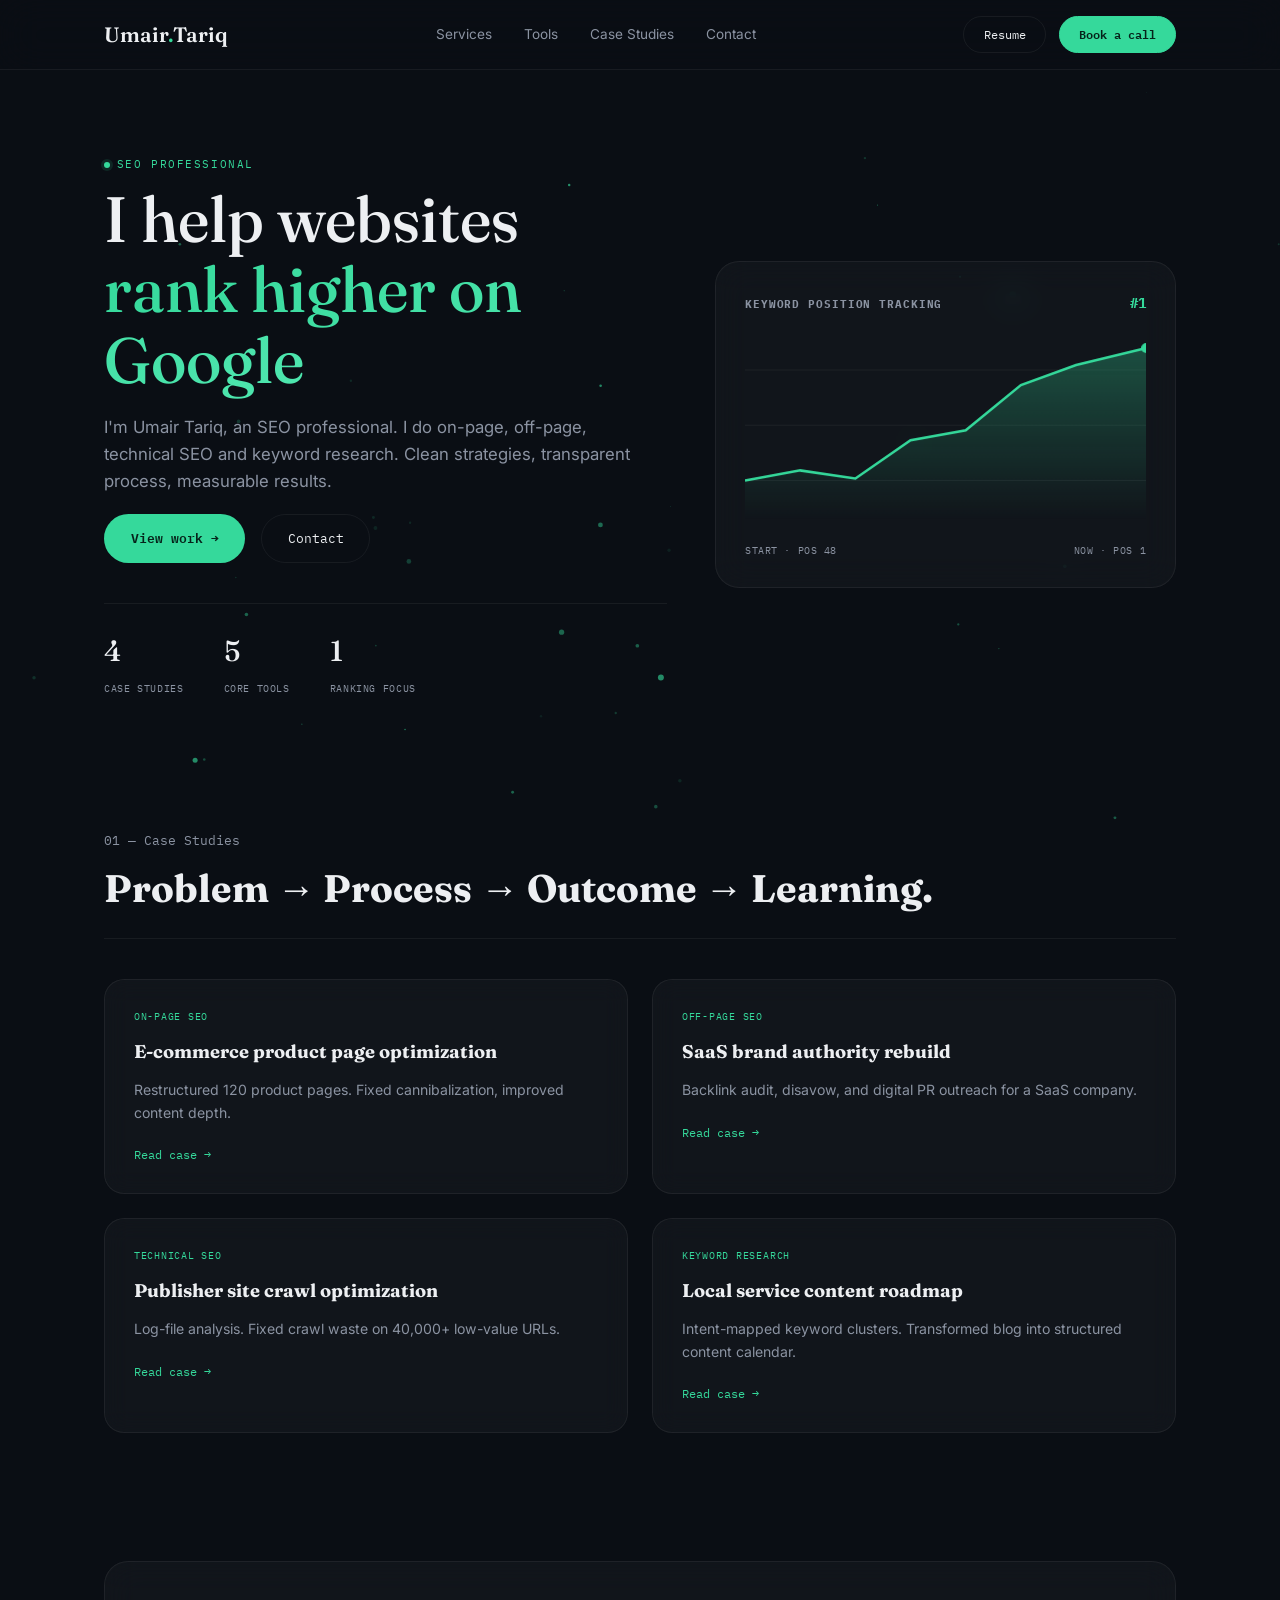
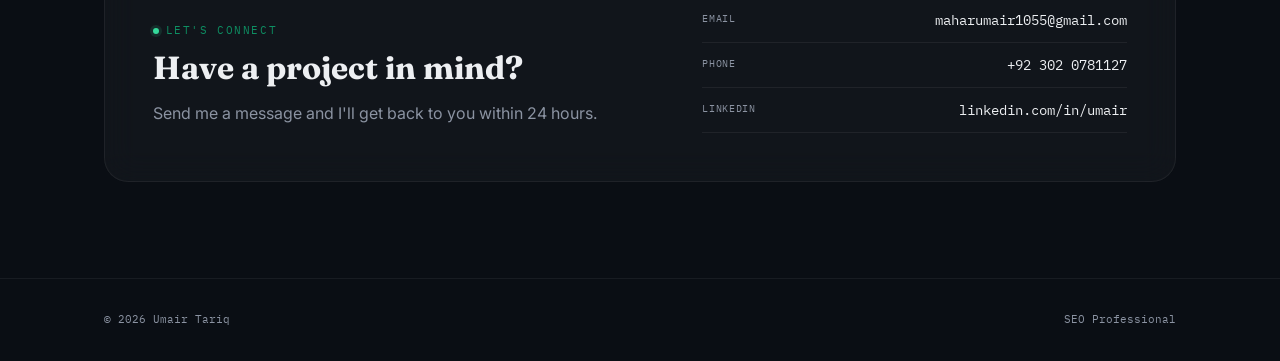
==== commit 9fa48b4e: "Add footer with copyright and SEO information" ====
--- a/index.html
+++ b/index.html
@@ -127,4 +127,13 @@
         </div>
     </section>
 
-    <footer
+    <footer class="footer">
+        <div class="wrap" style="display:flex; justify-content:space-between; width:100%; flex-wrap:wrap; gap:1rem;">
+            <span>© 2026 Umair Tariq</span>
+            <span>SEO Professional</span>
+        </div>
+    </footer>
+
+    <script src="javascript.js"></script>
+</body>
+</html>
